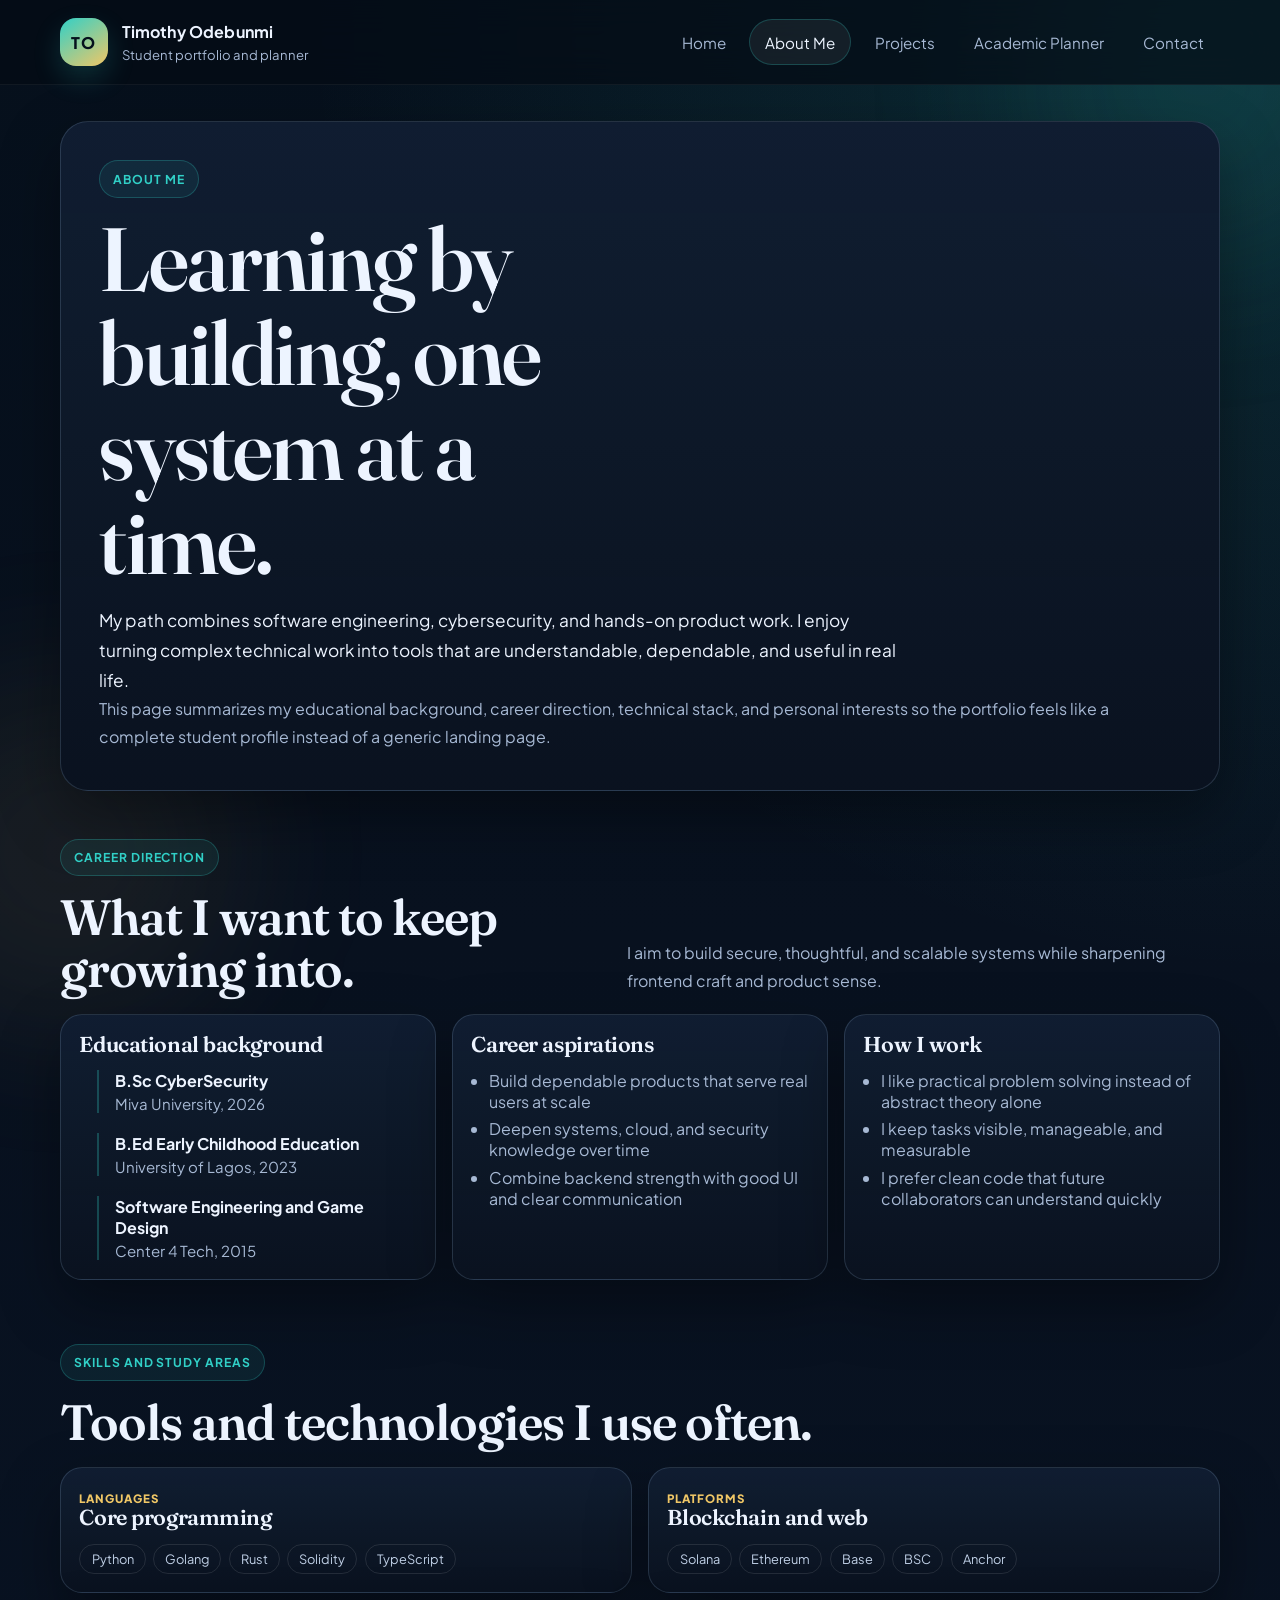
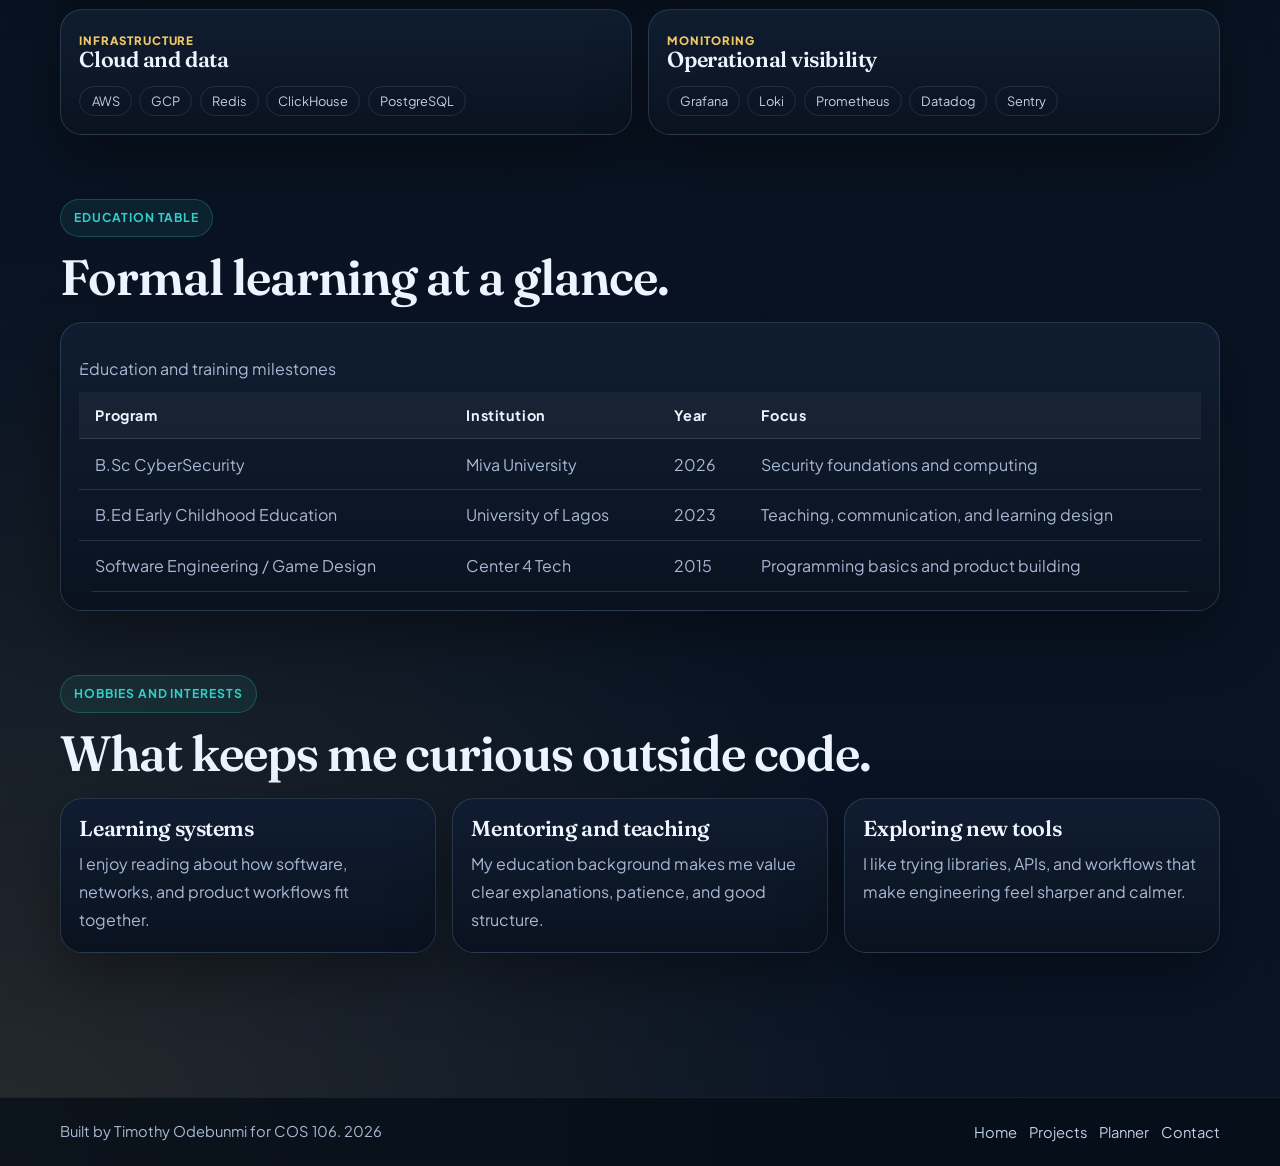
==== about.html @ 0af9e6b7 "Build Timothy portfolio site" ====
<!doctype html>
<html lang="en">
  <head>
    <meta charset="utf-8">
    <meta name="viewport" content="width=device-width, initial-scale=1">
    <meta name="theme-color" content="#07111f">
    <meta
      name="description"
      content="About Timothy Odebunmi: education, career goals, technical skills, hobbies, and interests."
    >
    <title>Timothy Odebunmi | About Me</title>
    <link rel="preconnect" href="https://fonts.googleapis.com">
    <link rel="preconnect" href="https://fonts.gstatic.com" crossorigin>
    <link
      href="https://fonts.googleapis.com/css2?family=Fraunces:opsz,wght@9..144,600;9..144,700&family=Plus+Jakarta+Sans:wght@400;500;600;700;800&display=swap"
      rel="stylesheet"
    >
    <link rel="stylesheet" href="assets/css/styles.css">
    <script src="assets/js/main.js" defer></script>
  </head>
  <body data-page="about">
    <header class="site-header">
      <div class="container nav-shell">
        <a class="brand" href="index.html">
          <span class="brand-mark">TO</span>
          <span>
            <strong>Timothy Odebunmi</strong>
            <small>Student portfolio and planner</small>
          </span>
        </a>
        <button class="nav-toggle" type="button" data-nav-toggle aria-expanded="false" aria-controls="primary-navigation">
          <span>Menu</span>
        </button>
        <nav class="site-nav" id="primary-navigation" data-nav-panel aria-label="Primary">
          <a href="index.html">Home</a>
          <a href="about.html">About Me</a>
          <a href="projects.html">Projects</a>
          <a href="planner.html">Academic Planner</a>
          <a href="contact.html">Contact</a>
        </nav>
      </div>
    </header>

    <main>
      <section class="page-hero container">
        <div class="hero-copy reveal">
          <p class="eyebrow">About me</p>
          <h1>Learning by building, one system at a time.</h1>
          <p class="lead">
            My path combines software engineering, cybersecurity, and hands-on product work. I enjoy turning complex
            technical work into tools that are understandable, dependable, and useful in real life.
          </p>
          <p>
            This page summarizes my educational background, career direction, technical stack, and personal interests
            so the portfolio feels like a complete student profile instead of a generic landing page.
          </p>
        </div>
      </section>

      <section class="section container reveal">
        <div class="section-heading">
          <div>
            <p class="eyebrow">Career direction</p>
            <h2>What I want to keep growing into.</h2>
          </div>
          <p>
            I aim to build secure, thoughtful, and scalable systems while sharpening frontend craft and product sense.
          </p>
        </div>
        <div class="info-grid">
          <article class="panel">
            <h3>Educational background</h3>
            <ul class="timeline">
              <li>
                <strong>B.Sc CyberSecurity</strong>
                <span>Miva University, 2026</span>
              </li>
              <li>
                <strong>B.Ed Early Childhood Education</strong>
                <span>University of Lagos, 2023</span>
              </li>
              <li>
                <strong>Software Engineering and Game Design</strong>
                <span>Center 4 Tech, 2015</span>
              </li>
            </ul>
          </article>
          <article class="panel">
            <h3>Career aspirations</h3>
            <ul>
              <li>Build dependable products that serve real users at scale</li>
              <li>Deepen systems, cloud, and security knowledge over time</li>
              <li>Combine backend strength with good UI and clear communication</li>
            </ul>
          </article>
          <article class="panel">
            <h3>How I work</h3>
            <ul>
              <li>I like practical problem solving instead of abstract theory alone</li>
              <li>I keep tasks visible, manageable, and measurable</li>
              <li>I prefer clean code that future collaborators can understand quickly</li>
            </ul>
          </article>
        </div>
      </section>

      <section class="section container reveal">
        <div class="section-heading">
          <div>
            <p class="eyebrow">Skills and study areas</p>
            <h2>Tools and technologies I use often.</h2>
          </div>
        </div>
        <div class="skill-grid">
          <article class="mini-card">
            <span class="card-kicker">Languages</span>
            <h3>Core programming</h3>
            <div class="stack" style="margin-top: 0.9rem;">
              <span>Python</span>
              <span>Golang</span>
              <span>Rust</span>
              <span>Solidity</span>
              <span>TypeScript</span>
            </div>
          </article>
          <article class="mini-card">
            <span class="card-kicker">Platforms</span>
            <h3>Blockchain and web</h3>
            <div class="stack" style="margin-top: 0.9rem;">
              <span>Solana</span>
              <span>Ethereum</span>
              <span>Base</span>
              <span>BSC</span>
              <span>Anchor</span>
            </div>
          </article>
          <article class="mini-card">
            <span class="card-kicker">Infrastructure</span>
            <h3>Cloud and data</h3>
            <div class="stack" style="margin-top: 0.9rem;">
              <span>AWS</span>
              <span>GCP</span>
              <span>Redis</span>
              <span>ClickHouse</span>
              <span>PostgreSQL</span>
            </div>
          </article>
          <article class="mini-card">
            <span class="card-kicker">Monitoring</span>
            <h3>Operational visibility</h3>
            <div class="stack" style="margin-top: 0.9rem;">
              <span>Grafana</span>
              <span>Loki</span>
              <span>Prometheus</span>
              <span>Datadog</span>
              <span>Sentry</span>
            </div>
          </article>
        </div>
      </section>

      <section class="section container reveal">
        <div class="section-heading">
          <div>
            <p class="eyebrow">Education table</p>
            <h2>Formal learning at a glance.</h2>
          </div>
        </div>
        <article class="panel">
          <table>
            <caption>Education and training milestones</caption>
            <thead>
              <tr>
                <th scope="col">Program</th>
                <th scope="col">Institution</th>
                <th scope="col">Year</th>
                <th scope="col">Focus</th>
              </tr>
            </thead>
            <tbody>
              <tr>
                <td>B.Sc CyberSecurity</td>
                <td>Miva University</td>
                <td>2026</td>
                <td>Security foundations and computing</td>
              </tr>
              <tr>
                <td>B.Ed Early Childhood Education</td>
                <td>University of Lagos</td>
                <td>2023</td>
                <td>Teaching, communication, and learning design</td>
              </tr>
              <tr>
                <td>Software Engineering / Game Design</td>
                <td>Center 4 Tech</td>
                <td>2015</td>
                <td>Programming basics and product building</td>
              </tr>
            </tbody>
          </table>
        </article>
      </section>

      <section class="section container reveal">
        <div class="section-heading">
          <div>
            <p class="eyebrow">Hobbies and interests</p>
            <h2>What keeps me curious outside code.</h2>
          </div>
        </div>
        <div class="interest-grid">
          <article class="mini-card">
            <h3>Learning systems</h3>
            <p>I enjoy reading about how software, networks, and product workflows fit together.</p>
          </article>
          <article class="mini-card">
            <h3>Mentoring and teaching</h3>
            <p>My education background makes me value clear explanations, patience, and good structure.</p>
          </article>
          <article class="mini-card">
            <h3>Exploring new tools</h3>
            <p>I like trying libraries, APIs, and workflows that make engineering feel sharper and calmer.</p>
          </article>
        </div>
      </section>
    </main>

    <footer class="site-footer">
      <div class="container footer-shell">
        <p>Built by Timothy Odebunmi for COS 106. <span data-current-year></span></p>
        <div class="footer-links">
          <a href="index.html">Home</a>
          <a href="projects.html">Projects</a>
          <a href="planner.html">Planner</a>
          <a href="contact.html">Contact</a>
        </div>
      </div>
    </footer>
  </body>
</html>
---- assets/css/styles.css ----
:root {
  color-scheme: dark;
  --bg: #07111f;
  --bg-2: #0b1b2d;
  --surface: rgba(10, 22, 39, 0.84);
  --surface-strong: #0d1b2e;
  --surface-soft: rgba(14, 30, 51, 0.62);
  --line: rgba(161, 191, 224, 0.18);
  --line-strong: rgba(161, 191, 224, 0.32);
  --text: #edf4ff;
  --muted: #a7b9d4;
  --muted-strong: #c0d0e6;
  --accent: #31d0c7;
  --accent-2: #f0c766;
  --accent-3: #8cc4ff;
  --danger: #ff8b8b;
  --shadow: 0 24px 60px rgba(0, 0, 0, 0.35);
  --radius-xl: 28px;
  --radius-lg: 22px;
  --radius-md: 16px;
  --radius-sm: 12px;
  --container: 1160px;
  --font-body: "Plus Jakarta Sans", "Trebuchet MS", sans-serif;
  --font-display: "Fraunces", Georgia, serif;
}

*,
*::before,
*::after {
  box-sizing: border-box;
}

html {
  scroll-behavior: smooth;
}

body {
  margin: 0;
  min-height: 100vh;
  color: var(--text);
  font-family: var(--font-body);
  background:
    radial-gradient(circle at top right, rgba(49, 208, 199, 0.16), transparent 32%),
    radial-gradient(circle at bottom left, rgba(240, 199, 102, 0.12), transparent 30%),
    linear-gradient(180deg, #06101c 0%, #08111f 34%, #091425 100%);
  overflow-x: hidden;
}

body::before,
body::after {
  content: "";
  position: fixed;
  z-index: -2;
  pointer-events: none;
  border-radius: 999px;
  filter: blur(90px);
  opacity: 0.65;
  animation: drift 18s ease-in-out infinite alternate;
}

body::before {
  width: 24rem;
  height: 24rem;
  top: -7rem;
  right: -7rem;
  background: rgba(49, 208, 199, 0.16);
}

body::after {
  width: 22rem;
  height: 22rem;
  bottom: -8rem;
  left: -7rem;
  background: rgba(240, 199, 102, 0.12);
  animation-delay: -8s;
}

img,
svg,
video {
  display: block;
  max-width: 100%;
}

a {
  color: inherit;
  text-decoration: none;
}

button,
input,
select,
textarea {
  font: inherit;
}

button {
  cursor: pointer;
}

::selection {
  background: rgba(49, 208, 199, 0.28);
  color: var(--text);
}

.container {
  width: min(100% - 2rem, var(--container));
  margin-inline: auto;
}

.site-header {
  position: sticky;
  top: 0;
  z-index: 50;
  backdrop-filter: blur(18px);
  background: rgba(5, 12, 22, 0.72);
  border-bottom: 1px solid rgba(255, 255, 255, 0.05);
}

.nav-shell {
  display: flex;
  align-items: center;
  justify-content: space-between;
  gap: 1rem;
  min-height: 5.25rem;
  position: relative;
}

.brand {
  display: inline-flex;
  align-items: center;
  gap: 0.85rem;
  min-width: 0;
}

.brand-mark {
  display: grid;
  place-items: center;
  width: 3rem;
  aspect-ratio: 1;
  border-radius: 1rem;
  color: #05111d;
  font-weight: 800;
  letter-spacing: 0.08em;
  background:
    linear-gradient(145deg, rgba(49, 208, 199, 1), rgba(240, 199, 102, 1));
  box-shadow: 0 12px 28px rgba(49, 208, 199, 0.18);
}

.brand strong {
  display: block;
  font-size: 1rem;
  letter-spacing: 0.01em;
}

.brand small {
  display: block;
  color: var(--muted);
  font-size: 0.82rem;
  margin-top: 0.2rem;
}

.site-nav {
  display: flex;
  align-items: center;
  gap: 0.45rem;
}

.site-nav a {
  position: relative;
  padding: 0.85rem 1rem;
  border-radius: 999px;
  color: var(--muted);
  font-size: 0.95rem;
  transition: color 180ms ease, background 180ms ease, transform 180ms ease;
}

.site-nav a:hover,
.site-nav a:focus-visible,
.site-nav a[aria-current="page"] {
  color: var(--text);
  background: rgba(255, 255, 255, 0.06);
}

.site-nav a[aria-current="page"] {
  box-shadow: inset 0 0 0 1px rgba(49, 208, 199, 0.24);
}

.nav-toggle {
  display: none;
  align-items: center;
  gap: 0.5rem;
  padding: 0.85rem 1rem;
  border: 1px solid var(--line);
  border-radius: 999px;
  color: var(--text);
  background: rgba(255, 255, 255, 0.04);
}

.nav-toggle span {
  display: inline-flex;
  align-items: center;
  gap: 0.35rem;
}

.nav-toggle span::before,
.nav-toggle span::after {
  content: "";
  display: inline-block;
  width: 0.75rem;
  height: 0.08rem;
  background: currentColor;
  border-radius: 999px;
  box-shadow: 0 0.24rem 0 currentColor, 0 -0.24rem 0 currentColor;
}

main {
  padding-bottom: 4rem;
}

.section {
  padding: 2rem 0;
}

.page-hero {
  padding: 2.25rem 0 1rem;
}

.hero,
.page-hero-grid,
.planner-layout,
.contact-layout {
  display: grid;
  gap: 1.5rem;
}

.hero {
  grid-template-columns: minmax(0, 1.15fr) minmax(320px, 0.85fr);
  align-items: stretch;
  padding-top: 1.6rem;
}

.hero-copy,
.hero-panel,
.panel,
.project-card,
.task-card,
.contact-card,
.mini-card,
.metric-card,
.summary-card,
.audio-card {
  border: 1px solid var(--line);
  background:
    linear-gradient(180deg, rgba(16, 30, 50, 0.92), rgba(10, 18, 31, 0.88)),
    var(--surface);
  box-shadow: var(--shadow);
}

.hero-copy,
.hero-panel,
.panel {
  border-radius: var(--radius-xl);
}

.hero-copy {
  padding: clamp(1.5rem, 3vw, 2.5rem);
}

.hero-panel {
  padding: 1rem;
  display: grid;
  gap: 1rem;
}

.eyebrow {
  display: inline-flex;
  align-items: center;
  gap: 0.5rem;
  width: fit-content;
  margin: 0 0 0.9rem;
  padding: 0.45rem 0.8rem;
  border: 1px solid rgba(49, 208, 199, 0.25);
  border-radius: 999px;
  color: var(--accent);
  font-size: 0.76rem;
  font-weight: 700;
  text-transform: uppercase;
  letter-spacing: 0.16em;
  background: rgba(49, 208, 199, 0.08);
}

h1,
h2,
h3,
h4 {
  margin: 0;
  font-family: var(--font-display);
  font-weight: 600;
  line-height: 1.05;
  letter-spacing: -0.02em;
}

h1 {
  font-size: clamp(2.8rem, 7vw, 5.7rem);
  max-width: 10ch;
}

h2 {
  font-size: clamp(2rem, 4vw, 3.1rem);
}

h3 {
  font-size: 1.35rem;
}

p {
  margin: 0;
  color: var(--muted);
  line-height: 1.75;
}

.lead {
  margin-top: 1rem;
  font-size: 1.08rem;
  color: var(--text);
  max-width: 62ch;
}

.button-row,
.project-links,
.task-actions,
.contact-links,
.mini-facts {
  display: flex;
  flex-wrap: wrap;
  gap: 0.75rem;
}

.button {
  display: inline-flex;
  align-items: center;
  justify-content: center;
  gap: 0.45rem;
  min-height: 2.9rem;
  padding: 0.8rem 1.15rem;
  border-radius: 999px;
  border: 1px solid transparent;
  font-weight: 700;
  transition: transform 180ms ease, border-color 180ms ease, background 180ms ease;
}

.button:hover,
.button:focus-visible {
  transform: translateY(-1px);
}

.button-primary {
  color: #06111d;
  background: linear-gradient(135deg, var(--accent), #8ef0e8);
}

.button-secondary {
  color: var(--text);
  border-color: var(--line-strong);
  background: rgba(255, 255, 255, 0.04);
}

.button-ghost {
  color: var(--text);
  border-color: rgba(255, 255, 255, 0.12);
  background: transparent;
}

.stat-strip {
  display: grid;
  grid-template-columns: repeat(3, minmax(0, 1fr));
  gap: 1rem;
  margin-top: 1.5rem;
}

.stat-strip > div {
  padding: 1rem 1.05rem;
  border-radius: 1.3rem;
  border: 1px solid var(--line);
  background: rgba(255, 255, 255, 0.03);
}

.stat-strip dt {
  color: var(--muted);
  font-size: 0.82rem;
  text-transform: uppercase;
  letter-spacing: 0.12em;
}

.stat-strip dd {
  margin: 0.45rem 0 0;
  color: var(--text);
  font-size: 1.15rem;
  font-weight: 700;
}

.hero-avatar {
  display: grid;
  gap: 1rem;
  padding: 0.5rem;
}

.avatar-frame {
  overflow: hidden;
  border-radius: calc(var(--radius-xl) - 6px);
  border: 1px solid var(--line);
  background: linear-gradient(180deg, rgba(22, 40, 67, 0.88), rgba(12, 20, 34, 0.88));
}

.avatar-frame img {
  width: 100%;
  height: 100%;
  object-fit: cover;
}

.hero-meta,
.panel,
.metric-card,
.summary-card,
.contact-card,
.mini-card,
.audio-card {
  padding: 1.15rem;
  border-radius: var(--radius-lg);
}

.hero-meta {
  display: grid;
  gap: 0.9rem;
}

.mini-facts {
  list-style: none;
  padding: 0;
  margin: 0;
}

.mini-facts li {
  flex: 1 1 190px;
  padding: 0.95rem 1rem;
  border-radius: var(--radius-md);
  border: 1px solid var(--line);
  background: rgba(255, 255, 255, 0.03);
}

.mini-facts strong,
.card-kicker,
.eyebrow,
.chip,
.meta-label {
  letter-spacing: 0.08em;
  text-transform: uppercase;
}

.mini-facts strong {
  display: block;
  color: var(--text);
  font-size: 0.8rem;
}

.mini-facts span {
  display: block;
  margin-top: 0.35rem;
  color: var(--muted);
  font-size: 0.92rem;
  line-height: 1.55;
}

.card-kicker,
.meta-label {
  color: var(--accent-2);
  font-size: 0.72rem;
  font-weight: 800;
}

.audio-card {
  display: grid;
  gap: 0.8rem;
}

.audio-card audio {
  width: 100%;
}

.section-heading {
  display: flex;
  justify-content: space-between;
  align-items: end;
  gap: 1rem;
  margin-bottom: 1.2rem;
}

.section-heading p {
  max-width: 62ch;
}

.info-grid,
.skill-grid,
.interest-grid,
.summary-grid,
.contact-layout {
  display: grid;
  gap: 1rem;
}

.info-grid {
  grid-template-columns: repeat(3, minmax(0, 1fr));
}

.skill-grid {
  grid-template-columns: repeat(2, minmax(0, 1fr));
}

.interest-grid {
  grid-template-columns: repeat(3, minmax(0, 1fr));
}

.summary-grid {
  grid-template-columns: repeat(3, minmax(0, 1fr));
}

.panel h3,
.mini-card h3,
.metric-card h3,
.contact-card h3 {
  margin-bottom: 0.6rem;
}

.panel ul,
.mini-card ul,
.project-content ul,
.contact-card ul {
  margin: 0.85rem 0 0;
  padding-left: 1.1rem;
  color: var(--muted);
}

.panel li + li,
.mini-card li + li,
.project-content li + li,
.contact-card li + li {
  margin-top: 0.4rem;
}

.timeline {
  list-style: none;
  padding: 0;
  margin: 1rem 0 0;
  display: grid;
  gap: 0.85rem;
}

.timeline li {
  display: grid;
  gap: 0.2rem;
  padding-left: 1rem;
  border-left: 2px solid rgba(49, 208, 199, 0.28);
}

.timeline strong {
  color: var(--text);
}

.timeline span {
  color: var(--muted);
  font-size: 0.94rem;
}

table {
  width: 100%;
  border-collapse: collapse;
  margin-top: 1rem;
  overflow: hidden;
  border-radius: var(--radius-md);
}

caption {
  text-align: left;
  margin-bottom: 0.8rem;
  color: var(--muted);
}

th,
td {
  padding: 0.9rem 1rem;
  border-bottom: 1px solid var(--line);
  text-align: left;
  vertical-align: top;
}

th {
  color: var(--text);
  background: rgba(255, 255, 255, 0.04);
  font-size: 0.9rem;
  letter-spacing: 0.04em;
}

td {
  color: var(--muted);
}

.chip,
.tag {
  display: inline-flex;
  align-items: center;
  justify-content: center;
  width: fit-content;
  padding: 0.35rem 0.72rem;
  border-radius: 999px;
  border: 1px solid rgba(49, 208, 199, 0.2);
  color: var(--accent);
  background: rgba(49, 208, 199, 0.08);
  font-size: 0.72rem;
  font-weight: 800;
}

.project-grid {
  display: grid;
  grid-template-columns: repeat(3, minmax(0, 1fr));
  gap: 1rem;
}

.project-card {
  overflow: hidden;
  display: grid;
  gap: 1rem;
}

.project-media {
  margin: 0;
  border-radius: calc(var(--radius-lg) - 6px);
  overflow: hidden;
  border: 1px solid var(--line);
  background: rgba(255, 255, 255, 0.03);
}

.project-media img {
  width: 100%;
  height: 220px;
  object-fit: cover;
}

.project-content,
.project-body {
  display: grid;
  gap: 0.9rem;
}

.project-title-row {
  display: flex;
  flex-wrap: wrap;
  align-items: start;
  justify-content: space-between;
  gap: 0.75rem;
}

.project-links a,
.task-actions button,
.contact-links a {
  padding: 0.7rem 1rem;
  border-radius: 999px;
  border: 1px solid var(--line);
  color: var(--text);
  background: rgba(255, 255, 255, 0.03);
  transition: transform 180ms ease, background 180ms ease, border-color 180ms ease;
}

.project-links a:hover,
.project-links a:focus-visible,
.task-actions button:hover,
.task-actions button:focus-visible,
.contact-links a:hover,
.contact-links a:focus-visible {
  transform: translateY(-1px);
  border-color: rgba(49, 208, 199, 0.34);
  background: rgba(49, 208, 199, 0.08);
}

.task-actions button[data-action="toggle"].is-complete {
  border-color: rgba(49, 208, 199, 0.34);
  background: rgba(49, 208, 199, 0.12);
}

.planner-layout {
  grid-template-columns: minmax(0, 1.15fr) minmax(300px, 0.85fr);
  align-items: start;
}

.planner-stack {
  display: grid;
  gap: 1rem;
}

.task-form {
  display: grid;
  gap: 1rem;
}

.task-fields,
.form-grid {
  display: grid;
  grid-template-columns: repeat(2, minmax(0, 1fr));
  gap: 0.9rem;
}

.field,
label {
  display: grid;
  gap: 0.45rem;
}

.field label,
label > span {
  color: var(--text);
  font-size: 0.92rem;
  font-weight: 700;
}

.field input,
.field select,
.field textarea,
.contact-form input,
.contact-form textarea,
.contact-form select,
.task-form input,
.task-form textarea,
.task-form select {
  width: 100%;
  padding: 0.95rem 1rem;
  border: 1px solid var(--line);
  border-radius: 1rem;
  color: var(--text);
  background: rgba(255, 255, 255, 0.03);
  transition: border-color 180ms ease, box-shadow 180ms ease, background 180ms ease;
}

.field textarea,
.contact-form textarea,
.task-form textarea {
  resize: vertical;
  min-height: 8rem;
}

.field input::placeholder,
.field textarea::placeholder,
.contact-form input::placeholder,
.contact-form textarea::placeholder,
.task-form input::placeholder,
.task-form textarea::placeholder {
  color: rgba(167, 185, 212, 0.62);
}

.field input:focus,
.field select:focus,
.field textarea:focus,
.contact-form input:focus,
.contact-form textarea:focus,
.contact-form select:focus,
.task-form input:focus,
.task-form textarea:focus,
.task-form select:focus {
  outline: none;
  border-color: rgba(49, 208, 199, 0.5);
  box-shadow: 0 0 0 4px rgba(49, 208, 199, 0.12);
  background: rgba(255, 255, 255, 0.05);
}

.field-error {
  min-height: 1rem;
  color: var(--danger);
  font-size: 0.86rem;
}

.form-success {
  padding: 0.95rem 1rem;
  border-radius: 1rem;
  border: 1px solid rgba(49, 208, 199, 0.3);
  color: #dffcf8;
  background: rgba(49, 208, 199, 0.12);
}

.task-list {
  list-style: none;
  padding: 0;
  margin: 0;
  display: grid;
  gap: 0.9rem;
}

.task-card {
  display: grid;
  gap: 0.95rem;
}

.task-card.is-complete {
  border-color: rgba(49, 208, 199, 0.22);
  background:
    linear-gradient(180deg, rgba(15, 37, 40, 0.9), rgba(10, 19, 24, 0.88)),
    rgba(49, 208, 199, 0.04);
}

.task-card.is-complete h3,
.task-card.is-complete p {
  text-decoration: line-through;
  color: var(--muted);
}

.task-head,
.task-foot {
  display: flex;
  align-items: start;
  justify-content: space-between;
  gap: 1rem;
}

.task-foot {
  align-items: center;
  flex-wrap: wrap;
}

.task-meta,
.task-note {
  color: var(--muted);
  font-size: 0.94rem;
}

.task-note {
  margin-top: 0.45rem;
}

.task-list .chip {
  background: rgba(49, 208, 199, 0.1);
}

.empty-state {
  padding: 1.3rem;
  border-radius: var(--radius-lg);
  border: 1px dashed var(--line-strong);
  color: var(--muted-strong);
  text-align: center;
  background: rgba(255, 255, 255, 0.02);
}

.contact-layout {
  grid-template-columns: minmax(0, 1fr) minmax(320px, 0.8fr);
}

.contact-form {
  display: grid;
  gap: 1rem;
}

.contact-links {
  margin-top: 1rem;
}

.contact-card ul {
  list-style: none;
  padding-left: 0;
}

.contact-card li {
  display: flex;
  align-items: start;
  justify-content: space-between;
  gap: 1rem;
  padding: 0.9rem 0;
  border-bottom: 1px solid var(--line);
}

.contact-card li:last-child {
  border-bottom: 0;
  padding-bottom: 0;
}

.contact-card strong {
  color: var(--text);
}

.contact-card span {
  color: var(--muted);
  text-align: right;
}

.site-footer {
  margin-top: 3rem;
  border-top: 1px solid rgba(255, 255, 255, 0.07);
  background: rgba(5, 12, 22, 0.75);
}

.footer-shell {
  display: flex;
  align-items: center;
  justify-content: space-between;
  gap: 1rem;
  padding: 1.3rem 0;
  color: var(--muted);
  font-size: 0.92rem;
}

.footer-links {
  display: flex;
  flex-wrap: wrap;
  gap: 0.75rem;
}

.footer-links a {
  color: var(--muted-strong);
}

.footer-links a:hover,
.footer-links a:focus-visible {
  color: var(--text);
}

.reveal {
  opacity: 1;
  transform: none;
}

.js .reveal {
  opacity: 0;
  transform: translateY(18px);
  transition: opacity 480ms ease, transform 480ms ease;
}

.js .reveal.is-visible {
  opacity: 1;
  transform: translateY(0);
}

.stack {
  display: flex;
  flex-wrap: wrap;
  gap: 0.45rem;
}

.stack span {
  padding: 0.35rem 0.7rem;
  border-radius: 999px;
  border: 1px solid rgba(255, 255, 255, 0.1);
  color: var(--muted-strong);
  font-size: 0.8rem;
}

.sr-only {
  position: absolute;
  width: 1px;
  height: 1px;
  padding: 0;
  margin: -1px;
  overflow: hidden;
  clip: rect(0, 0, 0, 0);
  white-space: nowrap;
  border: 0;
}

@keyframes drift {
  from {
    transform: translate3d(0, 0, 0) scale(1);
  }
  to {
    transform: translate3d(0, 24px, 0) scale(1.05);
  }
}

@media (max-width: 1080px) {
  .hero,
  .planner-layout,
  .contact-layout {
    grid-template-columns: 1fr;
  }

  .project-grid,
  .info-grid,
  .summary-grid,
  .interest-grid {
    grid-template-columns: repeat(2, minmax(0, 1fr));
  }
}

@media (max-width: 920px) {
  .nav-toggle {
    display: inline-flex;
  }

  .site-nav {
    position: absolute;
    top: calc(100% + 0.75rem);
    right: 1rem;
    left: 1rem;
    flex-direction: column;
    align-items: stretch;
    padding: 1rem;
    border-radius: var(--radius-lg);
    border: 1px solid var(--line);
    background: rgba(8, 17, 30, 0.96);
    box-shadow: var(--shadow);
    opacity: 0;
    transform: translateY(-10px);
    pointer-events: none;
    transition: opacity 180ms ease, transform 180ms ease;
  }

  .site-nav[data-open="true"] {
    opacity: 1;
    transform: translateY(0);
    pointer-events: auto;
  }

  .site-nav a {
    width: 100%;
    border-radius: 0.95rem;
  }

  .info-grid,
  .skill-grid,
  .project-grid,
  .summary-grid,
  .interest-grid,
  .stat-strip,
  .task-fields,
  .form-grid {
    grid-template-columns: 1fr;
  }

  .section-heading,
  .task-head,
  .task-foot,
  .contact-card li,
  .footer-shell {
    flex-direction: column;
    align-items: start;
  }
}

@media (max-width: 640px) {
  .container {
    width: min(100% - 1.2rem, var(--container));
  }

  .nav-shell {
    min-height: 4.75rem;
  }

  h1 {
    font-size: clamp(2.4rem, 16vw, 3.6rem);
  }

  h2 {
    font-size: 1.8rem;
  }

  .hero-copy,
  .hero-panel,
  .panel,
  .metric-card,
  .summary-card,
  .contact-card,
  .mini-card,
  .audio-card,
  .project-card,
  .task-card {
    border-radius: 1.2rem;
  }

  .hero-copy {
    padding: 1.2rem;
  }

  .stat-strip > div,
  .mini-facts li,
  .contact-card,
  .panel,
  .mini-card,
  .project-card,
  .task-card,
  .audio-card {
    padding: 0.95rem;
  }

  .project-media img {
    height: 190px;
  }

  .footer-shell {
    padding: 1rem 0;
  }
}
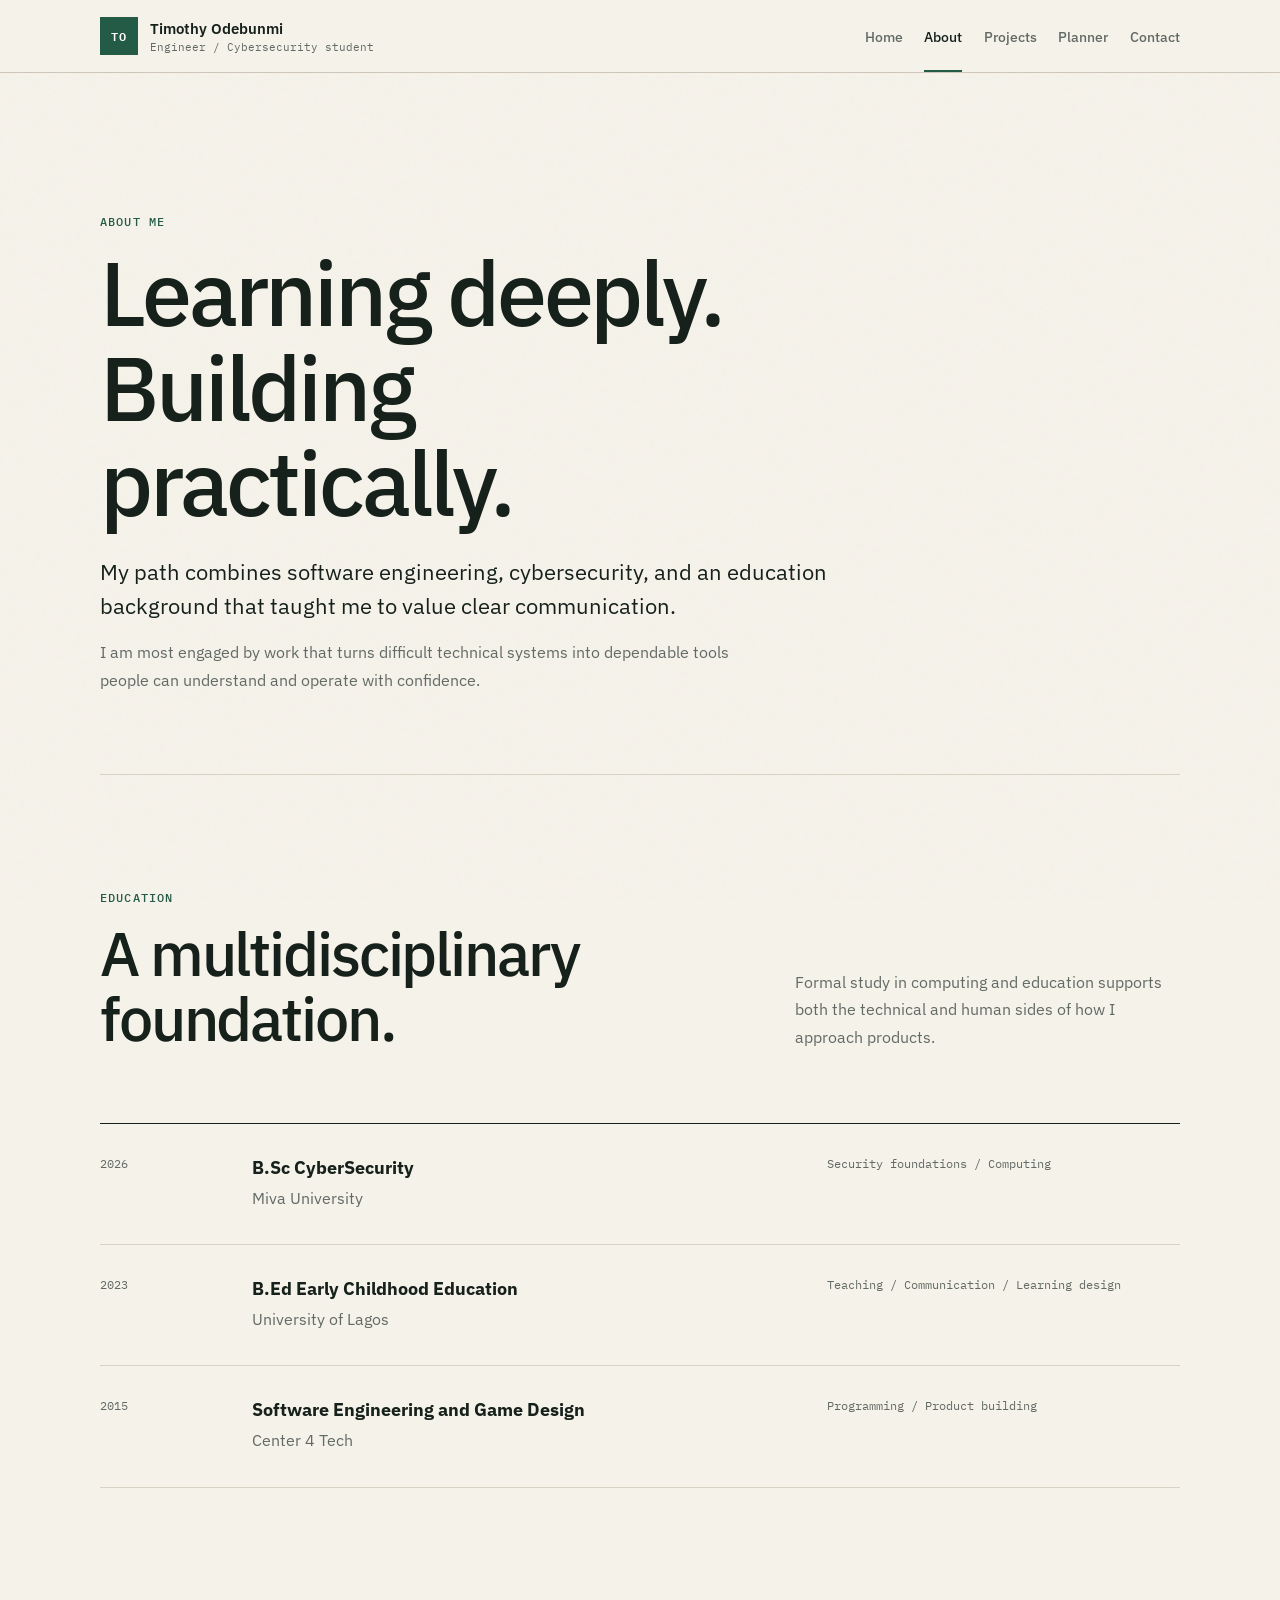
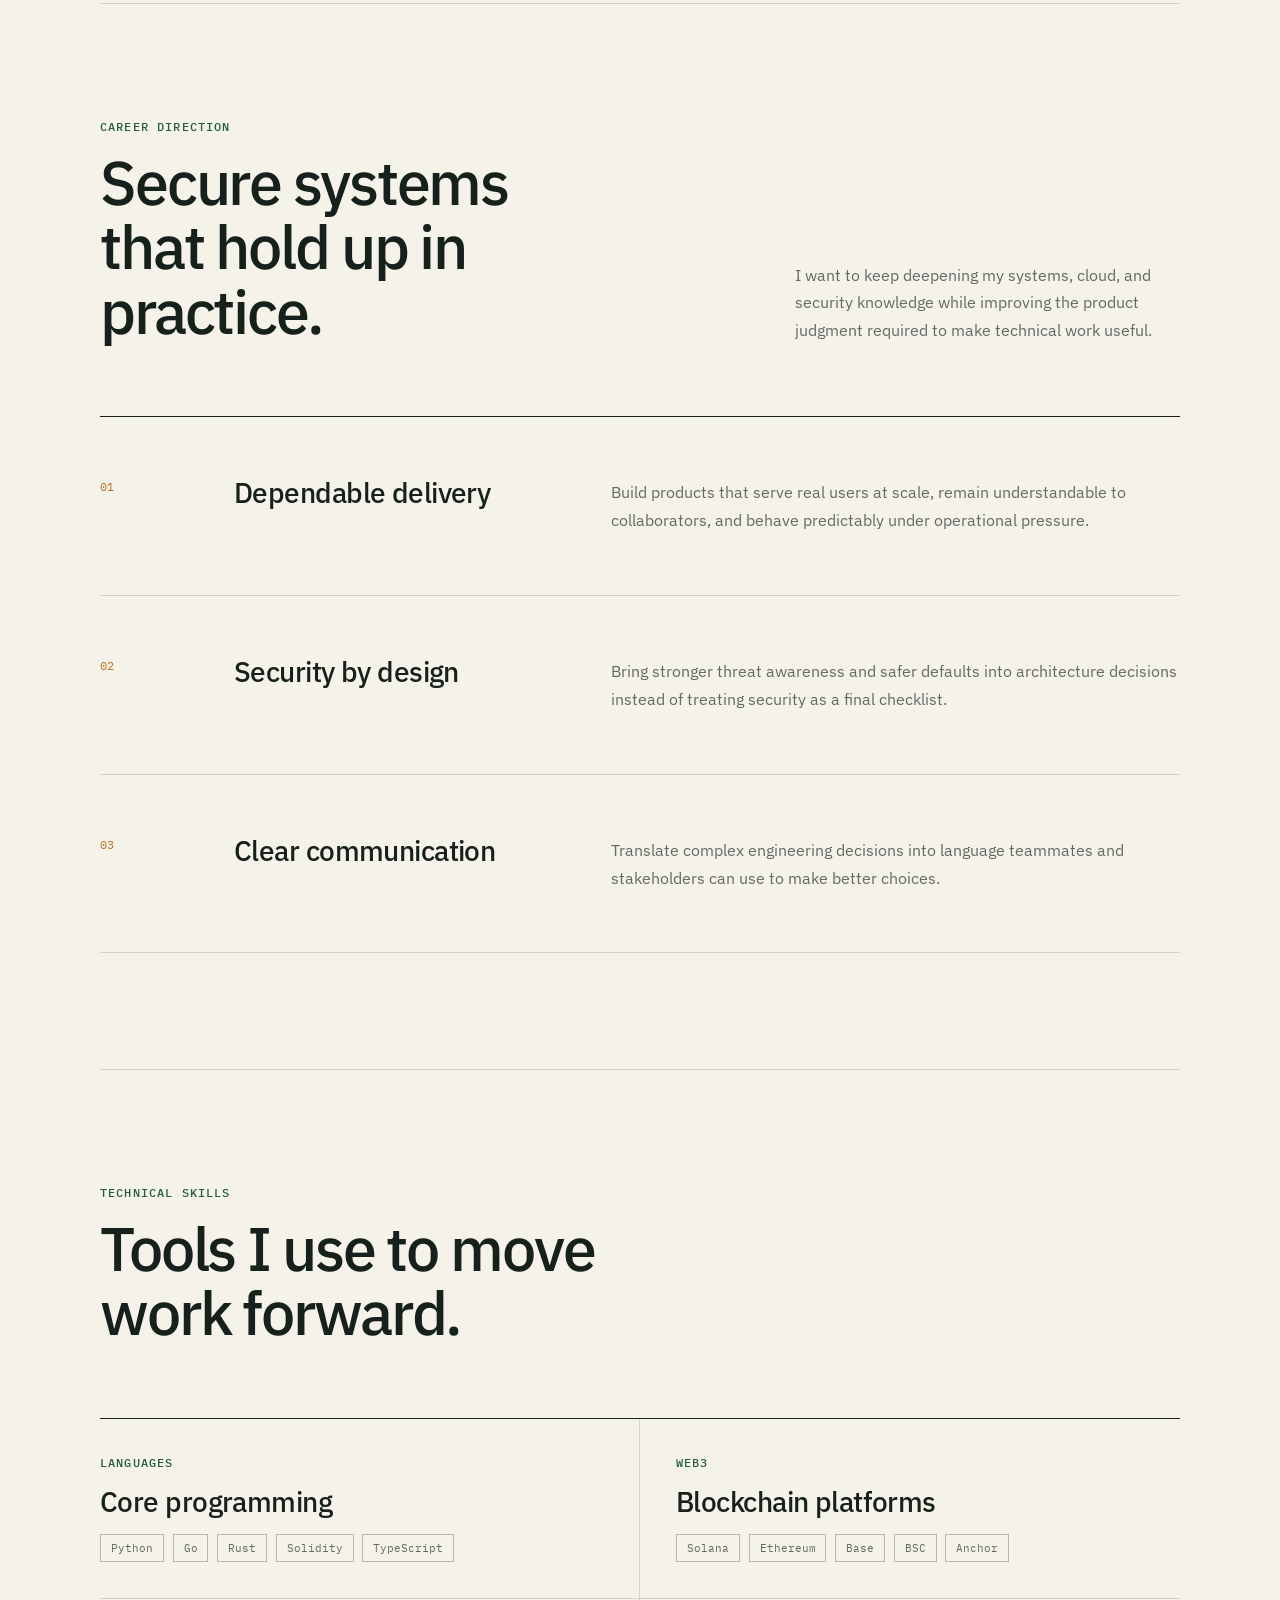
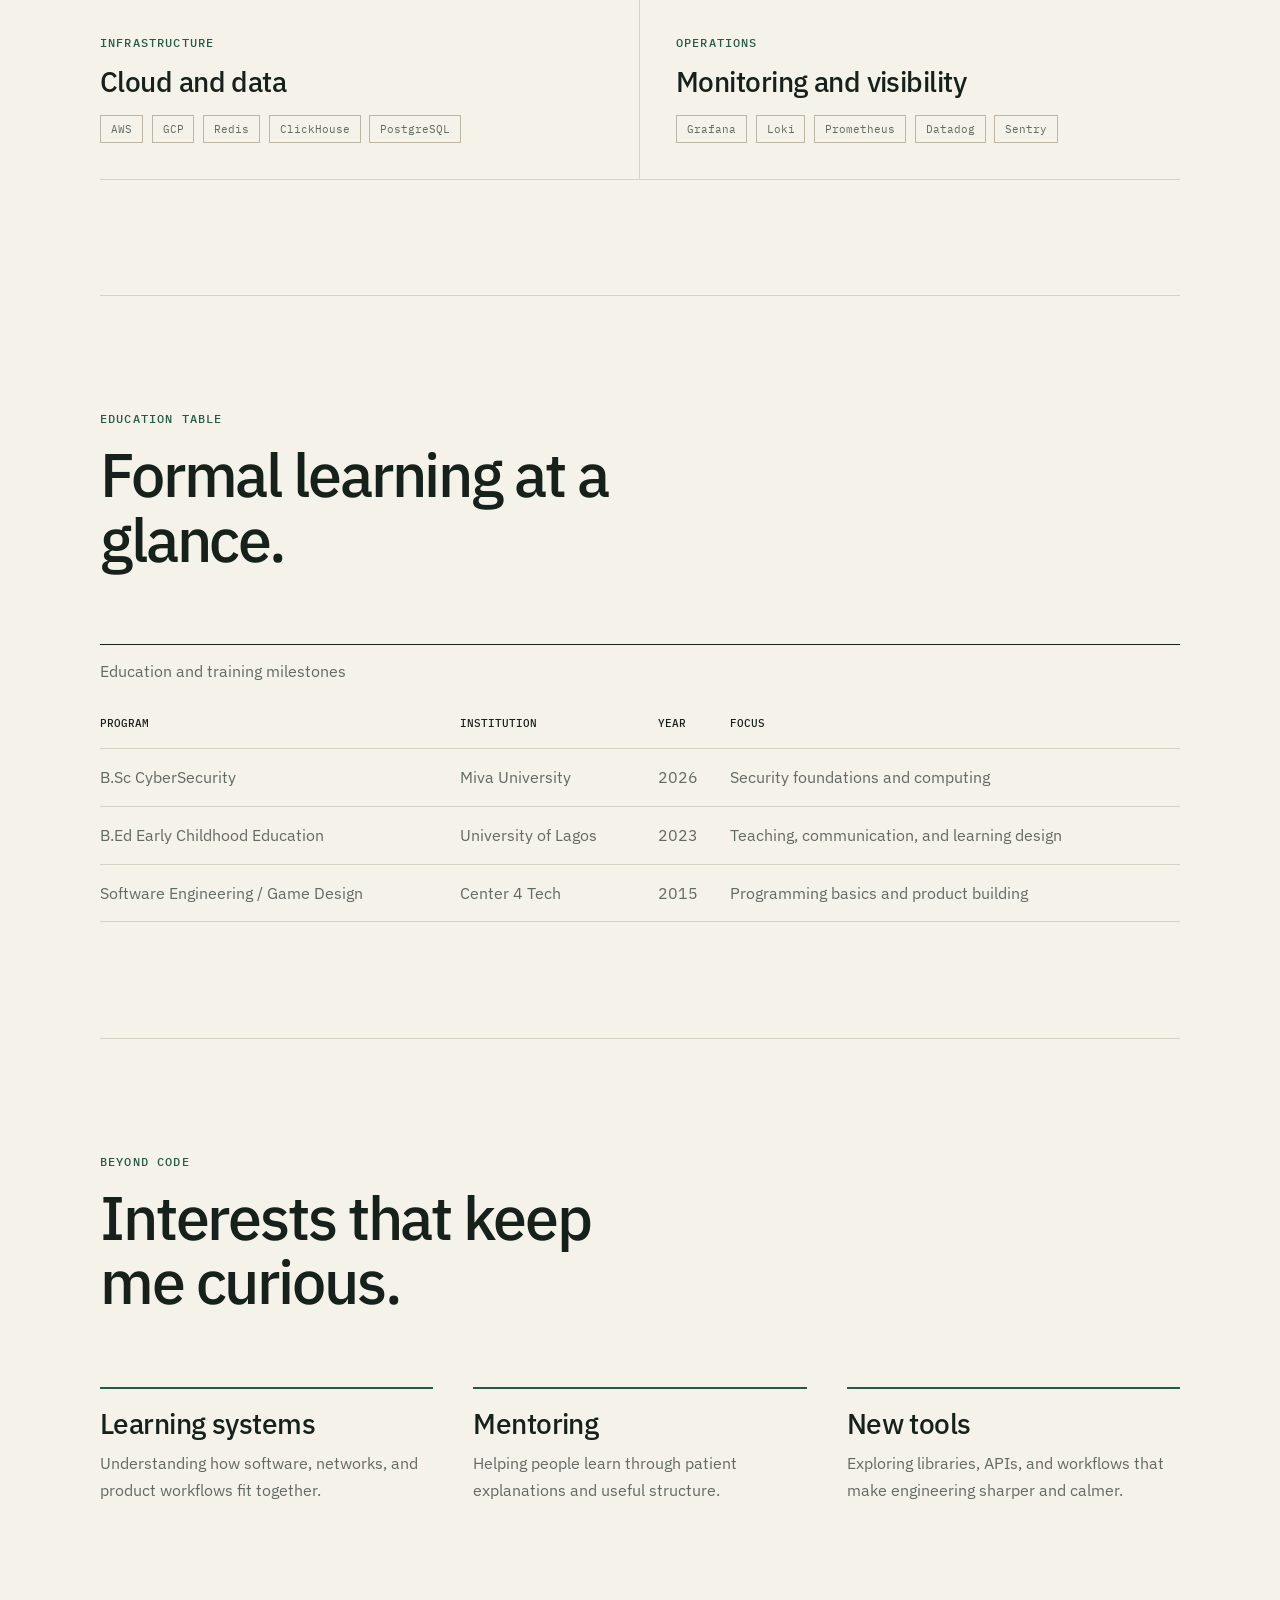
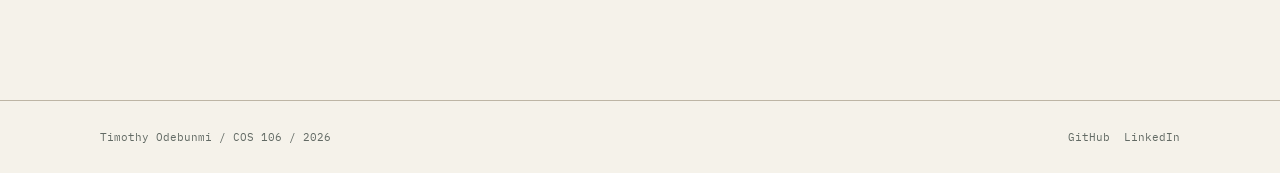
==== commit a758813f: "Redesign portfolio with editorial visual system" ====
--- a/about.html
+++ b/about.html
@@ -3,41 +3,22 @@
   <head>
     <meta charset="utf-8">
     <meta name="viewport" content="width=device-width, initial-scale=1">
-    <meta name="theme-color" content="#07111f">
-    <meta
-      name="description"
-      content="About Timothy Odebunmi: education, career goals, technical skills, hobbies, and interests."
-    >
-    <title>Timothy Odebunmi | About Me</title>
+    <meta name="theme-color" content="#f5f2ea">
+    <meta name="description" content="Education, career direction, skills, and interests of Timothy Odebunmi.">
+    <title>Timothy Odebunmi | About</title>
+    <link rel="icon" href="assets/images/favicon.svg" type="image/svg+xml">
     <link rel="preconnect" href="https://fonts.googleapis.com">
     <link rel="preconnect" href="https://fonts.gstatic.com" crossorigin>
-    <link
-      href="https://fonts.googleapis.com/css2?family=Fraunces:opsz,wght@9..144,600;9..144,700&family=Plus+Jakarta+Sans:wght@400;500;600;700;800&display=swap"
-      rel="stylesheet"
-    >
+    <link href="https://fonts.googleapis.com/css2?family=IBM+Plex+Mono:wght@400;500;600&family=IBM+Plex+Sans:wght@400;500;600&display=swap" rel="stylesheet">
     <link rel="stylesheet" href="assets/css/styles.css">
     <script src="assets/js/main.js" defer></script>
   </head>
   <body data-page="about">
     <header class="site-header">
       <div class="container nav-shell">
-        <a class="brand" href="index.html">
-          <span class="brand-mark">TO</span>
-          <span>
-            <strong>Timothy Odebunmi</strong>
-            <small>Student portfolio and planner</small>
-          </span>
-        </a>
-        <button class="nav-toggle" type="button" data-nav-toggle aria-expanded="false" aria-controls="primary-navigation">
-          <span>Menu</span>
-        </button>
-        <nav class="site-nav" id="primary-navigation" data-nav-panel aria-label="Primary">
-          <a href="index.html">Home</a>
-          <a href="about.html">About Me</a>
-          <a href="projects.html">Projects</a>
-          <a href="planner.html">Academic Planner</a>
-          <a href="contact.html">Contact</a>
-        </nav>
+        <a class="brand" href="index.html" aria-label="Timothy Odebunmi home"><span class="brand-mark">TO</span><span><strong>Timothy Odebunmi</strong><small>Engineer / Cybersecurity student</small></span></a>
+        <button class="nav-toggle" type="button" data-nav-toggle aria-expanded="false" aria-controls="primary-navigation">Menu</button>
+        <nav class="site-nav" id="primary-navigation" data-nav-panel aria-label="Primary navigation"><a href="index.html">Home</a><a href="about.html">About</a><a href="projects.html">Projects</a><a href="planner.html">Planner</a><a href="contact.html">Contact</a></nav>
       </div>
     </header>
 
@@ -45,197 +26,71 @@
       <section class="page-hero container">
         <div class="hero-copy reveal">
           <p class="eyebrow">About me</p>
-          <h1>Learning by building, one system at a time.</h1>
-          <p class="lead">
-            My path combines software engineering, cybersecurity, and hands-on product work. I enjoy turning complex
-            technical work into tools that are understandable, dependable, and useful in real life.
-          </p>
-          <p>
-            This page summarizes my educational background, career direction, technical stack, and personal interests
-            so the portfolio feels like a complete student profile instead of a generic landing page.
-          </p>
+          <h1>Learning deeply. Building practically.</h1>
+          <p class="lead">My path combines software engineering, cybersecurity, and an education background that taught me to value clear communication.</p>
+          <p>I am most engaged by work that turns difficult technical systems into dependable tools people can understand and operate with confidence.</p>
         </div>
       </section>
 
       <section class="section container reveal">
         <div class="section-heading">
-          <div>
-            <p class="eyebrow">Career direction</p>
-            <h2>What I want to keep growing into.</h2>
-          </div>
-          <p>
-            I aim to build secure, thoughtful, and scalable systems while sharpening frontend craft and product sense.
-          </p>
+          <div><p class="section-label">Education</p><h2>A multidisciplinary foundation.</h2></div>
+          <p>Formal study in computing and education supports both the technical and human sides of how I approach products.</p>
         </div>
-        <div class="info-grid">
-          <article class="panel">
-            <h3>Educational background</h3>
-            <ul class="timeline">
-              <li>
-                <strong>B.Sc CyberSecurity</strong>
-                <span>Miva University, 2026</span>
-              </li>
-              <li>
-                <strong>B.Ed Early Childhood Education</strong>
-                <span>University of Lagos, 2023</span>
-              </li>
-              <li>
-                <strong>Software Engineering and Game Design</strong>
-                <span>Center 4 Tech, 2015</span>
-              </li>
-            </ul>
-          </article>
-          <article class="panel">
-            <h3>Career aspirations</h3>
-            <ul>
-              <li>Build dependable products that serve real users at scale</li>
-              <li>Deepen systems, cloud, and security knowledge over time</li>
-              <li>Combine backend strength with good UI and clear communication</li>
-            </ul>
-          </article>
-          <article class="panel">
-            <h3>How I work</h3>
-            <ul>
-              <li>I like practical problem solving instead of abstract theory alone</li>
-              <li>I keep tasks visible, manageable, and measurable</li>
-              <li>I prefer clean code that future collaborators can understand quickly</li>
-            </ul>
-          </article>
+        <ol class="timeline">
+          <li><time datetime="2026">2026</time><div><strong>B.Sc CyberSecurity</strong><p>Miva University</p></div><span class="timeline-meta">Security foundations / Computing</span></li>
+          <li><time datetime="2023">2023</time><div><strong>B.Ed Early Childhood Education</strong><p>University of Lagos</p></div><span class="timeline-meta">Teaching / Communication / Learning design</span></li>
+          <li><time datetime="2015">2015</time><div><strong>Software Engineering and Game Design</strong><p>Center 4 Tech</p></div><span class="timeline-meta">Programming / Product building</span></li>
+        </ol>
+      </section>
+
+      <section class="section container reveal">
+        <div class="section-heading">
+          <div><p class="section-label">Career direction</p><h2>Secure systems that hold up in practice.</h2></div>
+          <p>I want to keep deepening my systems, cloud, and security knowledge while improving the product judgment required to make technical work useful.</p>
+        </div>
+        <div class="editorial-list">
+          <article class="editorial-row"><span class="row-number">01</span><h3>Dependable delivery</h3><p>Build products that serve real users at scale, remain understandable to collaborators, and behave predictably under operational pressure.</p></article>
+          <article class="editorial-row"><span class="row-number">02</span><h3>Security by design</h3><p>Bring stronger threat awareness and safer defaults into architecture decisions instead of treating security as a final checklist.</p></article>
+          <article class="editorial-row"><span class="row-number">03</span><h3>Clear communication</h3><p>Translate complex engineering decisions into language teammates and stakeholders can use to make better choices.</p></article>
         </div>
       </section>
 
       <section class="section container reveal">
-        <div class="section-heading">
-          <div>
-            <p class="eyebrow">Skills and study areas</p>
-            <h2>Tools and technologies I use often.</h2>
-          </div>
-        </div>
-        <div class="skill-grid">
-          <article class="mini-card">
-            <span class="card-kicker">Languages</span>
-            <h3>Core programming</h3>
-            <div class="stack" style="margin-top: 0.9rem;">
-              <span>Python</span>
-              <span>Golang</span>
-              <span>Rust</span>
-              <span>Solidity</span>
-              <span>TypeScript</span>
-            </div>
-          </article>
-          <article class="mini-card">
-            <span class="card-kicker">Platforms</span>
-            <h3>Blockchain and web</h3>
-            <div class="stack" style="margin-top: 0.9rem;">
-              <span>Solana</span>
-              <span>Ethereum</span>
-              <span>Base</span>
-              <span>BSC</span>
-              <span>Anchor</span>
-            </div>
-          </article>
-          <article class="mini-card">
-            <span class="card-kicker">Infrastructure</span>
-            <h3>Cloud and data</h3>
-            <div class="stack" style="margin-top: 0.9rem;">
-              <span>AWS</span>
-              <span>GCP</span>
-              <span>Redis</span>
-              <span>ClickHouse</span>
-              <span>PostgreSQL</span>
-            </div>
-          </article>
-          <article class="mini-card">
-            <span class="card-kicker">Monitoring</span>
-            <h3>Operational visibility</h3>
-            <div class="stack" style="margin-top: 0.9rem;">
-              <span>Grafana</span>
-              <span>Loki</span>
-              <span>Prometheus</span>
-              <span>Datadog</span>
-              <span>Sentry</span>
-            </div>
-          </article>
+        <div class="section-heading"><div><p class="section-label">Technical skills</p><h2>Tools I use to move work forward.</h2></div></div>
+        <div class="skill-groups">
+          <article class="skill-group"><p class="card-kicker">Languages</p><h3>Core programming</h3><div class="stack"><span>Python</span><span>Go</span><span>Rust</span><span>Solidity</span><span>TypeScript</span></div></article>
+          <article class="skill-group"><p class="card-kicker">Web3</p><h3>Blockchain platforms</h3><div class="stack"><span>Solana</span><span>Ethereum</span><span>Base</span><span>BSC</span><span>Anchor</span></div></article>
+          <article class="skill-group"><p class="card-kicker">Infrastructure</p><h3>Cloud and data</h3><div class="stack"><span>AWS</span><span>GCP</span><span>Redis</span><span>ClickHouse</span><span>PostgreSQL</span></div></article>
+          <article class="skill-group"><p class="card-kicker">Operations</p><h3>Monitoring and visibility</h3><div class="stack"><span>Grafana</span><span>Loki</span><span>Prometheus</span><span>Datadog</span><span>Sentry</span></div></article>
         </div>
       </section>
 
       <section class="section container reveal">
-        <div class="section-heading">
-          <div>
-            <p class="eyebrow">Education table</p>
-            <h2>Formal learning at a glance.</h2>
-          </div>
-        </div>
-        <article class="panel">
+        <div class="section-heading"><div><p class="section-label">Education table</p><h2>Formal learning at a glance.</h2></div></div>
+        <div class="table-wrap">
           <table>
             <caption>Education and training milestones</caption>
-            <thead>
-              <tr>
-                <th scope="col">Program</th>
-                <th scope="col">Institution</th>
-                <th scope="col">Year</th>
-                <th scope="col">Focus</th>
-              </tr>
-            </thead>
+            <thead><tr><th scope="col">Program</th><th scope="col">Institution</th><th scope="col">Year</th><th scope="col">Focus</th></tr></thead>
             <tbody>
-              <tr>
-                <td>B.Sc CyberSecurity</td>
-                <td>Miva University</td>
-                <td>2026</td>
-                <td>Security foundations and computing</td>
-              </tr>
-              <tr>
-                <td>B.Ed Early Childhood Education</td>
-                <td>University of Lagos</td>
-                <td>2023</td>
-                <td>Teaching, communication, and learning design</td>
-              </tr>
-              <tr>
-                <td>Software Engineering / Game Design</td>
-                <td>Center 4 Tech</td>
-                <td>2015</td>
-                <td>Programming basics and product building</td>
-              </tr>
+              <tr><td>B.Sc CyberSecurity</td><td>Miva University</td><td>2026</td><td>Security foundations and computing</td></tr>
+              <tr><td>B.Ed Early Childhood Education</td><td>University of Lagos</td><td>2023</td><td>Teaching, communication, and learning design</td></tr>
+              <tr><td>Software Engineering / Game Design</td><td>Center 4 Tech</td><td>2015</td><td>Programming basics and product building</td></tr>
             </tbody>
           </table>
-        </article>
+        </div>
       </section>
 
       <section class="section container reveal">
-        <div class="section-heading">
-          <div>
-            <p class="eyebrow">Hobbies and interests</p>
-            <h2>What keeps me curious outside code.</h2>
-          </div>
-        </div>
-        <div class="interest-grid">
-          <article class="mini-card">
-            <h3>Learning systems</h3>
-            <p>I enjoy reading about how software, networks, and product workflows fit together.</p>
-          </article>
-          <article class="mini-card">
-            <h3>Mentoring and teaching</h3>
-            <p>My education background makes me value clear explanations, patience, and good structure.</p>
-          </article>
-          <article class="mini-card">
-            <h3>Exploring new tools</h3>
-            <p>I like trying libraries, APIs, and workflows that make engineering feel sharper and calmer.</p>
-          </article>
+        <div class="section-heading"><div><p class="section-label">Beyond code</p><h2>Interests that keep me curious.</h2></div></div>
+        <div class="interest-list">
+          <article class="interest-item"><h3>Learning systems</h3><p>Understanding how software, networks, and product workflows fit together.</p></article>
+          <article class="interest-item"><h3>Mentoring</h3><p>Helping people learn through patient explanations and useful structure.</p></article>
+          <article class="interest-item"><h3>New tools</h3><p>Exploring libraries, APIs, and workflows that make engineering sharper and calmer.</p></article>
         </div>
       </section>
     </main>
 
-    <footer class="site-footer">
-      <div class="container footer-shell">
-        <p>Built by Timothy Odebunmi for COS 106. <span data-current-year></span></p>
-        <div class="footer-links">
-          <a href="index.html">Home</a>
-          <a href="projects.html">Projects</a>
-          <a href="planner.html">Planner</a>
-          <a href="contact.html">Contact</a>
-        </div>
-      </div>
-    </footer>
+    <footer class="site-footer"><div class="container footer-shell"><p>Timothy Odebunmi / COS 106 / <span data-current-year></span></p><div class="footer-links"><a href="https://github.com/Brymes" target="_blank" rel="noreferrer noopener">GitHub</a><a href="https://www.linkedin.com/in/brymes" target="_blank" rel="noreferrer noopener">LinkedIn</a></div></div></footer>
   </body>
 </html>
-
--- a/assets/css/styles.css
+++ b/assets/css/styles.css
@@ -1,27 +1,21 @@
 :root {
-  color-scheme: dark;
-  --bg: #07111f;
-  --bg-2: #0b1b2d;
-  --surface: rgba(10, 22, 39, 0.84);
-  --surface-strong: #0d1b2e;
-  --surface-soft: rgba(14, 30, 51, 0.62);
-  --line: rgba(161, 191, 224, 0.18);
-  --line-strong: rgba(161, 191, 224, 0.32);
-  --text: #edf4ff;
-  --muted: #a7b9d4;
-  --muted-strong: #c0d0e6;
-  --accent: #31d0c7;
-  --accent-2: #f0c766;
-  --accent-3: #8cc4ff;
-  --danger: #ff8b8b;
-  --shadow: 0 24px 60px rgba(0, 0, 0, 0.35);
-  --radius-xl: 28px;
-  --radius-lg: 22px;
-  --radius-md: 16px;
-  --radius-sm: 12px;
-  --container: 1160px;
-  --font-body: "Plus Jakarta Sans", "Trebuchet MS", sans-serif;
-  --font-display: "Fraunces", Georgia, serif;
+  color-scheme: light;
+  --paper: #f5f2ea;
+  --paper-deep: #ebe6da;
+  --surface: #fffdf8;
+  --ink: #17211b;
+  --muted: #626a64;
+  --forest: #245b46;
+  --forest-dark: #173f30;
+  --amber: #b97824;
+  --line: #d8d2c5;
+  --line-dark: #bdb5a5;
+  --danger: #a33a2b;
+  --success: #286448;
+  --container: 1080px;
+  --radius: 10px;
+  --font-sans: "IBM Plex Sans", "Helvetica Neue", sans-serif;
+  --font-mono: "IBM Plex Mono", monospace;
 }
 
 *,
@@ -37,42 +31,20 @@
 body {
   margin: 0;
   min-height: 100vh;
-  color: var(--text);
-  font-family: var(--font-body);
-  background:
-    radial-gradient(circle at top right, rgba(49, 208, 199, 0.16), transparent 32%),
-    radial-gradient(circle at bottom left, rgba(240, 199, 102, 0.12), transparent 30%),
-    linear-gradient(180deg, #06101c 0%, #08111f 34%, #091425 100%);
+  color: var(--ink);
+  font-family: var(--font-sans);
+  background: var(--paper);
   overflow-x: hidden;
 }
 
-body::before,
-body::after {
+body::before {
   content: "";
   position: fixed;
-  z-index: -2;
+  inset: 0;
+  z-index: -1;
   pointer-events: none;
-  border-radius: 999px;
-  filter: blur(90px);
-  opacity: 0.65;
-  animation: drift 18s ease-in-out infinite alternate;
-}
-
-body::before {
-  width: 24rem;
-  height: 24rem;
-  top: -7rem;
-  right: -7rem;
-  background: rgba(49, 208, 199, 0.16);
-}
-
-body::after {
-  width: 22rem;
-  height: 22rem;
-  bottom: -8rem;
-  left: -7rem;
-  background: rgba(240, 199, 102, 0.12);
-  animation-delay: -8s;
+  opacity: 0.35;
+  background-image: url("data:image/svg+xml,%3Csvg viewBox='0 0 180 180' xmlns='http://www.w3.org/2000/svg'%3E%3Cfilter id='n'%3E%3CfeTurbulence type='fractalNoise' baseFrequency='.9' numOctaves='2' stitchTiles='stitch'/%3E%3C/filter%3E%3Crect width='100%25' height='100%25' filter='url(%23n)' opacity='.045'/%3E%3C/svg%3E");
 }
 
 img,
@@ -99,12 +71,12 @@
 }
 
 ::selection {
-  background: rgba(49, 208, 199, 0.28);
-  color: var(--text);
+  color: #fff;
+  background: var(--forest);
 }
 
 .container {
-  width: min(100% - 2rem, var(--container));
+  width: min(100% - 3rem, var(--container));
   margin-inline: auto;
 }
 
@@ -112,182 +84,134 @@
   position: sticky;
   top: 0;
   z-index: 50;
-  backdrop-filter: blur(18px);
-  background: rgba(5, 12, 22, 0.72);
-  border-bottom: 1px solid rgba(255, 255, 255, 0.05);
+  border-bottom: 1px solid rgba(189, 181, 165, 0.72);
+  background: rgba(245, 242, 234, 0.94);
+  backdrop-filter: blur(12px);
 }
 
 .nav-shell {
+  position: relative;
   display: flex;
   align-items: center;
   justify-content: space-between;
-  gap: 1rem;
-  min-height: 5.25rem;
-  position: relative;
+  gap: 1.5rem;
+  min-height: 4.5rem;
 }
 
 .brand {
   display: inline-flex;
   align-items: center;
-  gap: 0.85rem;
+  gap: 0.75rem;
   min-width: 0;
 }
 
 .brand-mark {
   display: grid;
   place-items: center;
-  width: 3rem;
+  width: 2.35rem;
   aspect-ratio: 1;
-  border-radius: 1rem;
-  color: #05111d;
-  font-weight: 800;
-  letter-spacing: 0.08em;
-  background:
-    linear-gradient(145deg, rgba(49, 208, 199, 1), rgba(240, 199, 102, 1));
-  box-shadow: 0 12px 28px rgba(49, 208, 199, 0.18);
+  color: #fff;
+  font-family: var(--font-mono);
+  font-size: 0.72rem;
+  font-weight: 600;
+  letter-spacing: 0.06em;
+  background: var(--forest);
 }
 
 .brand strong {
   display: block;
-  font-size: 1rem;
-  letter-spacing: 0.01em;
+  font-size: 0.95rem;
+  font-weight: 600;
 }
 
 .brand small {
   display: block;
-  color: var(--muted);
-  font-size: 0.82rem;
-  margin-top: 0.2rem;
+  margin-top: 0.08rem;
+  color: var(--muted);
+  font-family: var(--font-mono);
+  font-size: 0.66rem;
 }
 
 .site-nav {
   display: flex;
   align-items: center;
-  gap: 0.45rem;
+  gap: 1.35rem;
 }
 
 .site-nav a {
   position: relative;
-  padding: 0.85rem 1rem;
-  border-radius: 999px;
-  color: var(--muted);
-  font-size: 0.95rem;
-  transition: color 180ms ease, background 180ms ease, transform 180ms ease;
+  padding: 1.65rem 0 1.55rem;
+  color: var(--muted);
+  font-size: 0.87rem;
+  font-weight: 500;
+  transition: color 150ms ease;
+}
+
+.site-nav a::after {
+  content: "";
+  position: absolute;
+  right: 0;
+  bottom: -1px;
+  left: 0;
+  height: 2px;
+  background: var(--forest);
+  transform: scaleX(0);
+  transform-origin: left;
+  transition: transform 150ms ease;
 }
 
 .site-nav a:hover,
 .site-nav a:focus-visible,
 .site-nav a[aria-current="page"] {
-  color: var(--text);
-  background: rgba(255, 255, 255, 0.06);
-}
-
-.site-nav a[aria-current="page"] {
-  box-shadow: inset 0 0 0 1px rgba(49, 208, 199, 0.24);
+  color: var(--ink);
+}
+
+.site-nav a:hover::after,
+.site-nav a:focus-visible::after,
+.site-nav a[aria-current="page"]::after {
+  transform: scaleX(1);
 }
 
 .nav-toggle {
   display: none;
-  align-items: center;
-  gap: 0.5rem;
-  padding: 0.85rem 1rem;
-  border: 1px solid var(--line);
-  border-radius: 999px;
-  color: var(--text);
-  background: rgba(255, 255, 255, 0.04);
-}
-
-.nav-toggle span {
-  display: inline-flex;
-  align-items: center;
-  gap: 0.35rem;
-}
-
-.nav-toggle span::before,
-.nav-toggle span::after {
-  content: "";
-  display: inline-block;
-  width: 0.75rem;
-  height: 0.08rem;
-  background: currentColor;
-  border-radius: 999px;
-  box-shadow: 0 0.24rem 0 currentColor, 0 -0.24rem 0 currentColor;
+  padding: 0.65rem 0;
+  border: 0;
+  color: var(--ink);
+  font-family: var(--font-mono);
+  font-size: 0.76rem;
+  background: transparent;
 }
 
 main {
-  padding-bottom: 4rem;
-}
-
-.section {
-  padding: 2rem 0;
-}
-
-.page-hero {
-  padding: 2.25rem 0 1rem;
-}
-
-.hero,
-.page-hero-grid,
-.planner-layout,
-.contact-layout {
-  display: grid;
-  gap: 1.5rem;
+  padding-bottom: 5rem;
 }
 
 .hero {
-  grid-template-columns: minmax(0, 1.15fr) minmax(320px, 0.85fr);
-  align-items: stretch;
-  padding-top: 1.6rem;
-}
-
-.hero-copy,
-.hero-panel,
-.panel,
-.project-card,
-.task-card,
-.contact-card,
-.mini-card,
-.metric-card,
-.summary-card,
-.audio-card {
-  border: 1px solid var(--line);
-  background:
-    linear-gradient(180deg, rgba(16, 30, 50, 0.92), rgba(10, 18, 31, 0.88)),
-    var(--surface);
-  box-shadow: var(--shadow);
-}
-
-.hero-copy,
-.hero-panel,
-.panel {
-  border-radius: var(--radius-xl);
+  display: grid;
+  grid-template-columns: minmax(0, 1.35fr) minmax(280px, 0.65fr);
+  align-items: center;
+  gap: clamp(3rem, 8vw, 7rem);
+  min-height: calc(100vh - 4.5rem);
+  padding-block: clamp(4rem, 10vw, 8rem);
 }
 
 .hero-copy {
-  padding: clamp(1.5rem, 3vw, 2.5rem);
-}
-
-.hero-panel {
-  padding: 1rem;
-  display: grid;
-  gap: 1rem;
-}
-
-.eyebrow {
-  display: inline-flex;
-  align-items: center;
-  gap: 0.5rem;
-  width: fit-content;
-  margin: 0 0 0.9rem;
-  padding: 0.45rem 0.8rem;
-  border: 1px solid rgba(49, 208, 199, 0.25);
-  border-radius: 999px;
-  color: var(--accent);
-  font-size: 0.76rem;
-  font-weight: 700;
+  max-width: 690px;
+}
+
+.eyebrow,
+.section-label,
+.meta-label,
+.project-number,
+.card-kicker {
+  margin: 0 0 1rem;
+  color: var(--forest);
+  font-family: var(--font-mono);
+  font-size: 0.72rem;
+  font-weight: 500;
+  letter-spacing: 0.1em;
+  line-height: 1.4;
   text-transform: uppercase;
-  letter-spacing: 0.16em;
-  background: rgba(49, 208, 199, 0.08);
 }
 
 h1,
@@ -295,59 +219,71 @@
 h3,
 h4 {
   margin: 0;
-  font-family: var(--font-display);
-  font-weight: 600;
-  line-height: 1.05;
+  font-weight: 500;
+  line-height: 1.06;
+  letter-spacing: -0.035em;
+}
+
+h1 {
+  max-width: 12ch;
+  font-size: clamp(3.2rem, 8vw, 6.8rem);
+}
+
+h2 {
+  font-size: clamp(2rem, 5vw, 3.8rem);
+}
+
+h3 {
+  font-size: clamp(1.25rem, 2.4vw, 1.75rem);
   letter-spacing: -0.02em;
-}
-
-h1 {
-  font-size: clamp(2.8rem, 7vw, 5.7rem);
-  max-width: 10ch;
-}
-
-h2 {
-  font-size: clamp(2rem, 4vw, 3.1rem);
-}
-
-h3 {
-  font-size: 1.35rem;
 }
 
 p {
   margin: 0;
   color: var(--muted);
-  line-height: 1.75;
+  line-height: 1.72;
 }
 
 .lead {
+  margin-top: 1.5rem;
+  max-width: 60ch;
+  color: var(--ink);
+  font-size: clamp(1.12rem, 2vw, 1.35rem);
+  line-height: 1.58;
+}
+
+.hero-copy > p:not(.eyebrow):not(.lead) {
+  max-width: 64ch;
   margin-top: 1rem;
-  font-size: 1.08rem;
-  color: var(--text);
-  max-width: 62ch;
 }
 
 .button-row,
-.project-links,
-.task-actions,
-.contact-links,
-.mini-facts {
+.professional-links,
+.footer-links,
+.project-actions,
+.planner-filters,
+.task-actions {
   display: flex;
   flex-wrap: wrap;
-  gap: 0.75rem;
+  align-items: center;
+  gap: 0.85rem;
+}
+
+.button-row {
+  margin-top: 2rem;
 }
 
 .button {
   display: inline-flex;
   align-items: center;
   justify-content: center;
-  gap: 0.45rem;
-  min-height: 2.9rem;
-  padding: 0.8rem 1.15rem;
-  border-radius: 999px;
+  gap: 0.5rem;
+  min-height: 2.85rem;
+  padding: 0.72rem 1.15rem;
   border: 1px solid transparent;
-  font-weight: 700;
-  transition: transform 180ms ease, border-color 180ms ease, background 180ms ease;
+  border-radius: 3px;
+  font-weight: 600;
+  transition: color 150ms ease, background 150ms ease, border-color 150ms ease, transform 150ms ease;
 }
 
 .button:hover,
@@ -356,567 +292,715 @@
 }
 
 .button-primary {
-  color: #06111d;
-  background: linear-gradient(135deg, var(--accent), #8ef0e8);
+  color: #fff;
+  background: var(--forest);
+}
+
+.button-primary:hover,
+.button-primary:focus-visible {
+  background: var(--forest-dark);
 }
 
 .button-secondary {
-  color: var(--text);
-  border-color: var(--line-strong);
-  background: rgba(255, 255, 255, 0.04);
-}
-
-.button-ghost {
-  color: var(--text);
-  border-color: rgba(255, 255, 255, 0.12);
+  color: var(--ink);
+  border-color: var(--line-dark);
   background: transparent;
 }
 
-.stat-strip {
-  display: grid;
-  grid-template-columns: repeat(3, minmax(0, 1fr));
-  gap: 1rem;
-  margin-top: 1.5rem;
-}
-
-.stat-strip > div {
-  padding: 1rem 1.05rem;
-  border-radius: 1.3rem;
-  border: 1px solid var(--line);
-  background: rgba(255, 255, 255, 0.03);
-}
-
-.stat-strip dt {
-  color: var(--muted);
-  font-size: 0.82rem;
-  text-transform: uppercase;
-  letter-spacing: 0.12em;
-}
-
-.stat-strip dd {
-  margin: 0.45rem 0 0;
-  color: var(--text);
-  font-size: 1.15rem;
-  font-weight: 700;
-}
-
-.hero-avatar {
-  display: grid;
-  gap: 1rem;
-  padding: 0.5rem;
-}
-
-.avatar-frame {
-  overflow: hidden;
-  border-radius: calc(var(--radius-xl) - 6px);
-  border: 1px solid var(--line);
-  background: linear-gradient(180deg, rgba(22, 40, 67, 0.88), rgba(12, 20, 34, 0.88));
-}
-
-.avatar-frame img {
+.button-secondary:hover,
+.button-secondary:focus-visible {
+  border-color: var(--forest);
+}
+
+.button-text {
+  min-height: auto;
+  padding: 0.25rem 0;
+  border-radius: 0;
+  color: var(--forest);
+  border-bottom: 1px solid currentColor;
+}
+
+.professional-links {
+  gap: 1.4rem;
+  margin-top: 2.1rem;
+  padding-top: 1.3rem;
+  border-top: 1px solid var(--line);
+}
+
+.professional-links a {
+  display: inline-flex;
+  align-items: center;
+  gap: 0.5rem;
+  color: var(--ink);
+  font-family: var(--font-mono);
+  font-size: 0.76rem;
+}
+
+.professional-links a::before {
+  content: "\2197";
+  color: var(--amber);
+}
+
+.hero-portrait {
+  position: relative;
+  justify-self: end;
+  width: min(100%, 390px);
+}
+
+.hero-portrait::before {
+  content: "";
+  position: absolute;
+  inset: 1rem -1rem -1rem 1rem;
+  z-index: -1;
+  border: 1px solid var(--line-dark);
+}
+
+.hero-portrait img {
   width: 100%;
-  height: 100%;
+  aspect-ratio: 4 / 5;
   object-fit: cover;
-}
-
-.hero-meta,
-.panel,
-.metric-card,
-.summary-card,
-.contact-card,
-.mini-card,
-.audio-card {
-  padding: 1.15rem;
-  border-radius: var(--radius-lg);
-}
-
-.hero-meta {
-  display: grid;
-  gap: 0.9rem;
-}
-
-.mini-facts {
-  list-style: none;
-  padding: 0;
-  margin: 0;
-}
-
-.mini-facts li {
-  flex: 1 1 190px;
-  padding: 0.95rem 1rem;
-  border-radius: var(--radius-md);
-  border: 1px solid var(--line);
-  background: rgba(255, 255, 255, 0.03);
-}
-
-.mini-facts strong,
-.card-kicker,
-.eyebrow,
-.chip,
-.meta-label {
-  letter-spacing: 0.08em;
-  text-transform: uppercase;
-}
-
-.mini-facts strong {
-  display: block;
-  color: var(--text);
-  font-size: 0.8rem;
-}
-
-.mini-facts span {
-  display: block;
-  margin-top: 0.35rem;
-  color: var(--muted);
-  font-size: 0.92rem;
-  line-height: 1.55;
-}
-
-.card-kicker,
-.meta-label {
-  color: var(--accent-2);
-  font-size: 0.72rem;
-  font-weight: 800;
-}
-
-.audio-card {
-  display: grid;
-  gap: 0.8rem;
-}
-
-.audio-card audio {
-  width: 100%;
-}
-
-.section-heading {
+  object-position: top;
+  background: var(--paper-deep);
+  filter: saturate(0.76) contrast(0.98);
+}
+
+.hero-caption {
   display: flex;
   justify-content: space-between;
+  gap: 1rem;
+  margin-top: 1.15rem;
+  color: var(--muted);
+  font-family: var(--font-mono);
+  font-size: 0.68rem;
+  line-height: 1.5;
+}
+
+.profile-meta {
+  display: flex;
+  flex-wrap: wrap;
+  gap: 0;
+  margin: 0;
+  padding: 1.15rem 0;
+  border-top: 1px solid var(--line);
+  border-bottom: 1px solid var(--line);
+}
+
+.profile-meta div {
+  display: flex;
+  gap: 0.55rem;
+  align-items: baseline;
+  padding-right: 1.4rem;
+  margin-right: 1.4rem;
+  border-right: 1px solid var(--line);
+}
+
+.profile-meta div:last-child {
+  padding-right: 0;
+  margin-right: 0;
+  border-right: 0;
+}
+
+.profile-meta dt {
+  color: var(--muted);
+  font-family: var(--font-mono);
+  font-size: 0.68rem;
+  text-transform: uppercase;
+}
+
+.profile-meta dd {
+  margin: 0;
+  font-size: 0.9rem;
+  font-weight: 600;
+}
+
+.section {
+  padding-block: clamp(4rem, 9vw, 7.5rem);
+}
+
+.section + .section {
+  border-top: 1px solid var(--line);
+}
+
+.section-heading {
+  display: grid;
+  grid-template-columns: minmax(0, 0.9fr) minmax(280px, 0.55fr);
   align-items: end;
-  gap: 1rem;
-  margin-bottom: 1.2rem;
-}
-
-.section-heading p {
-  max-width: 62ch;
-}
-
-.info-grid,
-.skill-grid,
-.interest-grid,
-.summary-grid,
-.contact-layout {
-  display: grid;
-  gap: 1rem;
-}
-
-.info-grid {
-  grid-template-columns: repeat(3, minmax(0, 1fr));
-}
-
-.skill-grid {
-  grid-template-columns: repeat(2, minmax(0, 1fr));
-}
-
-.interest-grid {
-  grid-template-columns: repeat(3, minmax(0, 1fr));
-}
-
-.summary-grid {
-  grid-template-columns: repeat(3, minmax(0, 1fr));
-}
-
-.panel h3,
-.mini-card h3,
-.metric-card h3,
-.contact-card h3 {
-  margin-bottom: 0.6rem;
-}
-
-.panel ul,
-.mini-card ul,
-.project-content ul,
-.contact-card ul {
-  margin: 0.85rem 0 0;
-  padding-left: 1.1rem;
-  color: var(--muted);
-}
-
-.panel li + li,
-.mini-card li + li,
-.project-content li + li,
-.contact-card li + li {
-  margin-top: 0.4rem;
+  gap: 4rem;
+  margin-bottom: clamp(2.5rem, 6vw, 4.5rem);
+}
+
+.section-heading h2 {
+  max-width: 14ch;
+}
+
+.section-heading > p {
+  max-width: 48ch;
+}
+
+.editorial-list {
+  border-top: 1px solid var(--ink);
+}
+
+.editorial-row {
+  display: grid;
+  grid-template-columns: 70px minmax(220px, 0.55fr) minmax(0, 1fr);
+  gap: clamp(1.5rem, 5vw, 5rem);
+  align-items: start;
+  padding-block: clamp(2.2rem, 5vw, 3.8rem);
+  border-bottom: 1px solid var(--line);
+}
+
+.editorial-row .row-number {
+  color: var(--amber);
+  font-family: var(--font-mono);
+  font-size: 0.78rem;
+}
+
+.editorial-row p {
+  max-width: 58ch;
+  font-size: 1.02rem;
+}
+
+.page-hero {
+  padding-block: clamp(5rem, 11vw, 9rem) clamp(3rem, 7vw, 5rem);
+  border-bottom: 1px solid var(--line);
+}
+
+.page-hero .hero-copy {
+  max-width: 850px;
+}
+
+.page-hero h1 {
+  max-width: 13ch;
+  font-size: clamp(3rem, 7vw, 6rem);
 }
 
 .timeline {
   list-style: none;
+  margin: 0;
   padding: 0;
-  margin: 1rem 0 0;
-  display: grid;
-  gap: 0.85rem;
+  border-top: 1px solid var(--ink);
 }
 
 .timeline li {
   display: grid;
-  gap: 0.2rem;
-  padding-left: 1rem;
-  border-left: 2px solid rgba(49, 208, 199, 0.28);
+  grid-template-columns: 120px minmax(0, 1fr) minmax(220px, 0.65fr);
+  gap: 2rem;
+  padding-block: 2rem;
+  border-bottom: 1px solid var(--line);
+}
+
+.timeline time,
+.timeline .timeline-meta {
+  color: var(--muted);
+  font-family: var(--font-mono);
+  font-size: 0.72rem;
 }
 
 .timeline strong {
-  color: var(--text);
-}
-
-.timeline span {
-  color: var(--muted);
-  font-size: 0.94rem;
+  display: block;
+  margin-bottom: 0.35rem;
+  font-size: 1.12rem;
+}
+
+.skill-groups {
+  display: grid;
+  grid-template-columns: repeat(2, minmax(0, 1fr));
+  gap: 0;
+  border-top: 1px solid var(--ink);
+}
+
+.skill-group {
+  padding: 2.25rem 2.25rem 2.25rem 0;
+  border-bottom: 1px solid var(--line);
+}
+
+.skill-group:nth-child(odd) {
+  border-right: 1px solid var(--line);
+}
+
+.skill-group:nth-child(even) {
+  padding-left: 2.25rem;
+}
+
+.stack {
+  display: flex;
+  flex-wrap: wrap;
+  gap: 0.55rem;
+  margin-top: 1.1rem;
+}
+
+.stack span,
+.chip {
+  display: inline-flex;
+  align-items: center;
+  width: fit-content;
+  padding: 0.38rem 0.62rem;
+  border: 1px solid var(--line-dark);
+  color: var(--muted);
+  font-family: var(--font-mono);
+  font-size: 0.67rem;
+}
+
+.table-wrap {
+  overflow-x: auto;
+  border-top: 1px solid var(--ink);
 }
 
 table {
   width: 100%;
+  min-width: 700px;
   border-collapse: collapse;
-  margin-top: 1rem;
-  overflow: hidden;
-  border-radius: var(--radius-md);
 }
 
 caption {
+  padding: 1rem 0;
+  color: var(--muted);
   text-align: left;
-  margin-bottom: 0.8rem;
-  color: var(--muted);
 }
 
 th,
 td {
-  padding: 0.9rem 1rem;
+  padding: 1.15rem 1rem 1.15rem 0;
   border-bottom: 1px solid var(--line);
   text-align: left;
   vertical-align: top;
 }
 
 th {
-  color: var(--text);
-  background: rgba(255, 255, 255, 0.04);
-  font-size: 0.9rem;
-  letter-spacing: 0.04em;
+  color: var(--ink);
+  font-family: var(--font-mono);
+  font-size: 0.7rem;
+  font-weight: 500;
+  text-transform: uppercase;
 }
 
 td {
   color: var(--muted);
 }
 
-.chip,
-.tag {
-  display: inline-flex;
-  align-items: center;
-  justify-content: center;
-  width: fit-content;
-  padding: 0.35rem 0.72rem;
-  border-radius: 999px;
-  border: 1px solid rgba(49, 208, 199, 0.2);
-  color: var(--accent);
-  background: rgba(49, 208, 199, 0.08);
-  font-size: 0.72rem;
-  font-weight: 800;
+.interest-list {
+  display: grid;
+  grid-template-columns: repeat(3, minmax(0, 1fr));
+  gap: 2.5rem;
+}
+
+.interest-item {
+  padding-top: 1.25rem;
+  border-top: 2px solid var(--forest);
+}
+
+.interest-item h3 {
+  margin-bottom: 0.7rem;
 }
 
 .project-grid {
   display: grid;
-  grid-template-columns: repeat(3, minmax(0, 1fr));
-  gap: 1rem;
+  gap: 0;
 }
 
 .project-card {
+  display: grid;
+  grid-template-columns: minmax(0, 1fr) minmax(300px, 0.85fr);
+  gap: clamp(2rem, 7vw, 6rem);
+  align-items: center;
+  padding-block: clamp(3.5rem, 8vw, 6.5rem);
+  border-bottom: 1px solid var(--line);
+}
+
+.project-card:first-child {
+  border-top: 1px solid var(--ink);
+}
+
+.project-card:nth-child(even) .project-media {
+  order: 2;
+}
+
+.project-media {
+  position: relative;
+  margin: 0;
   overflow: hidden;
-  display: grid;
-  gap: 1rem;
-}
-
-.project-media {
-  margin: 0;
-  border-radius: calc(var(--radius-lg) - 6px);
-  overflow: hidden;
-  border: 1px solid var(--line);
-  background: rgba(255, 255, 255, 0.03);
+  border: 1px solid var(--line-dark);
+  background: var(--paper-deep);
+}
+
+.project-media::after {
+  content: "";
+  position: absolute;
+  inset: 0;
+  pointer-events: none;
+  box-shadow: inset 0 0 0 7px rgba(255, 253, 248, 0.4);
 }
 
 .project-media img {
   width: 100%;
-  height: 220px;
+  aspect-ratio: 16 / 10;
   object-fit: cover;
 }
 
-.project-content,
-.project-body {
-  display: grid;
-  gap: 0.9rem;
-}
-
-.project-title-row {
+.project-content {
+  display: grid;
+  gap: 1.2rem;
+}
+
+.project-content h3 {
+  max-width: 14ch;
+  font-size: clamp(2rem, 4vw, 3.25rem);
+}
+
+.project-content ul {
+  display: grid;
+  gap: 0.55rem;
+  margin: 0;
+  padding: 0;
+  list-style: none;
+}
+
+.project-content li {
+  position: relative;
+  padding-left: 1.1rem;
+  color: var(--muted);
+}
+
+.project-content li::before {
+  content: "";
+  position: absolute;
+  top: 0.72em;
+  left: 0;
+  width: 0.36rem;
+  height: 1px;
+  background: var(--amber);
+}
+
+.project-meta {
   display: flex;
-  flex-wrap: wrap;
-  align-items: start;
-  justify-content: space-between;
+  gap: 1rem;
+  color: var(--forest);
+  font-family: var(--font-mono);
+  font-size: 0.7rem;
+  text-transform: uppercase;
+}
+
+.planner-workspace,
+.contact-form {
+  border: 1px solid var(--line-dark);
+  background: var(--surface);
+}
+
+.planner-workspace {
+  max-width: 980px;
+  margin-inline: auto;
+}
+
+.planner-form-shell {
+  padding: clamp(1.5rem, 4vw, 2.5rem);
+  border-bottom: 1px solid var(--line);
+}
+
+.task-form {
+  display: grid;
+  gap: 1.15rem;
+}
+
+.task-form-row {
+  display: grid;
+  grid-template-columns: minmax(220px, 1.6fr) minmax(120px, 0.65fr) minmax(145px, 0.7fr) auto;
   gap: 0.75rem;
-}
-
-.project-links a,
-.task-actions button,
-.contact-links a {
-  padding: 0.7rem 1rem;
-  border-radius: 999px;
-  border: 1px solid var(--line);
-  color: var(--text);
-  background: rgba(255, 255, 255, 0.03);
-  transition: transform 180ms ease, background 180ms ease, border-color 180ms ease;
-}
-
-.project-links a:hover,
-.project-links a:focus-visible,
-.task-actions button:hover,
-.task-actions button:focus-visible,
-.contact-links a:hover,
-.contact-links a:focus-visible {
-  transform: translateY(-1px);
-  border-color: rgba(49, 208, 199, 0.34);
-  background: rgba(49, 208, 199, 0.08);
-}
-
-.task-actions button[data-action="toggle"].is-complete {
-  border-color: rgba(49, 208, 199, 0.34);
-  background: rgba(49, 208, 199, 0.12);
-}
-
-.planner-layout {
-  grid-template-columns: minmax(0, 1.15fr) minmax(300px, 0.85fr);
-  align-items: start;
-}
-
-.planner-stack {
-  display: grid;
-  gap: 1rem;
-}
-
-.task-form {
-  display: grid;
-  gap: 1rem;
-}
-
-.task-fields,
-.form-grid {
-  display: grid;
-  grid-template-columns: repeat(2, minmax(0, 1fr));
-  gap: 0.9rem;
-}
-
-.field,
-label {
-  display: grid;
-  gap: 0.45rem;
-}
-
-.field label,
-label > span {
-  color: var(--text);
-  font-size: 0.92rem;
-  font-weight: 700;
+  align-items: end;
+}
+
+.task-note-row {
+  display: grid;
+  grid-template-columns: minmax(0, 1fr) auto;
+  gap: 0.75rem;
+  align-items: center;
+}
+
+.field {
+  display: grid;
+  gap: 0.42rem;
+}
+
+.field label {
+  color: var(--ink);
+  font-family: var(--font-mono);
+  font-size: 0.68rem;
+  font-weight: 500;
+  text-transform: uppercase;
 }
 
 .field input,
 .field select,
 .field textarea,
 .contact-form input,
-.contact-form textarea,
-.contact-form select,
-.task-form input,
-.task-form textarea,
-.task-form select {
+.contact-form textarea {
   width: 100%;
-  padding: 0.95rem 1rem;
-  border: 1px solid var(--line);
-  border-radius: 1rem;
-  color: var(--text);
-  background: rgba(255, 255, 255, 0.03);
-  transition: border-color 180ms ease, box-shadow 180ms ease, background 180ms ease;
+  min-height: 2.85rem;
+  padding: 0.7rem 0.8rem;
+  border: 1px solid var(--line-dark);
+  border-radius: 2px;
+  color: var(--ink);
+  background: #fff;
+  transition: border-color 150ms ease, box-shadow 150ms ease;
 }
 
 .field textarea,
-.contact-form textarea,
-.task-form textarea {
+.contact-form textarea {
+  min-height: 9rem;
   resize: vertical;
-  min-height: 8rem;
-}
-
-.field input::placeholder,
-.field textarea::placeholder,
-.contact-form input::placeholder,
-.contact-form textarea::placeholder,
-.task-form input::placeholder,
-.task-form textarea::placeholder {
-  color: rgba(167, 185, 212, 0.62);
 }
 
 .field input:focus,
 .field select:focus,
 .field textarea:focus,
 .contact-form input:focus,
-.contact-form textarea:focus,
-.contact-form select:focus,
-.task-form input:focus,
-.task-form textarea:focus,
-.task-form select:focus {
+.contact-form textarea:focus {
   outline: none;
-  border-color: rgba(49, 208, 199, 0.5);
-  box-shadow: 0 0 0 4px rgba(49, 208, 199, 0.12);
-  background: rgba(255, 255, 255, 0.05);
+  border-color: var(--forest);
+  box-shadow: 0 0 0 3px rgba(36, 91, 70, 0.1);
 }
 
 .field-error {
   min-height: 1rem;
   color: var(--danger);
-  font-size: 0.86rem;
-}
-
-.form-success {
-  padding: 0.95rem 1rem;
-  border-radius: 1rem;
-  border: 1px solid rgba(49, 208, 199, 0.3);
-  color: #dffcf8;
-  background: rgba(49, 208, 199, 0.12);
-}
-
-.task-list {
-  list-style: none;
-  padding: 0;
-  margin: 0;
-  display: grid;
-  gap: 0.9rem;
-}
-
-.task-card {
-  display: grid;
-  gap: 0.95rem;
-}
-
-.task-card.is-complete {
-  border-color: rgba(49, 208, 199, 0.22);
-  background:
-    linear-gradient(180deg, rgba(15, 37, 40, 0.9), rgba(10, 19, 24, 0.88)),
-    rgba(49, 208, 199, 0.04);
-}
-
-.task-card.is-complete h3,
-.task-card.is-complete p {
-  text-decoration: line-through;
-  color: var(--muted);
-}
-
-.task-head,
-.task-foot {
+  font-size: 0.78rem;
+}
+
+.field [aria-invalid="true"] {
+  border-color: var(--danger);
+}
+
+.planner-toolbar {
   display: flex;
-  align-items: start;
+  align-items: center;
   justify-content: space-between;
   gap: 1rem;
-}
-
-.task-foot {
-  align-items: center;
+  padding: 1.1rem clamp(1.5rem, 4vw, 2.5rem);
+  border-bottom: 1px solid var(--line);
+}
+
+.planner-stats {
+  display: flex;
+  align-items: center;
+  gap: 1.2rem;
+  color: var(--muted);
+  font-family: var(--font-mono);
+  font-size: 0.69rem;
+}
+
+.planner-stats strong {
+  color: var(--ink);
+  font-weight: 600;
+}
+
+.filter-button {
+  padding: 0.38rem 0.62rem;
+  border: 0;
+  border-bottom: 1px solid transparent;
+  color: var(--muted);
+  font-family: var(--font-mono);
+  font-size: 0.68rem;
+  background: transparent;
+}
+
+.filter-button:hover,
+.filter-button:focus-visible,
+.filter-button[aria-pressed="true"] {
+  color: var(--forest);
+  border-bottom-color: var(--forest);
+}
+
+.task-list {
+  margin: 0;
+  padding: 0;
+  list-style: none;
+}
+
+.task-card {
+  display: grid;
+  grid-template-columns: auto minmax(0, 1fr) auto;
+  gap: 1rem;
+  align-items: start;
+  padding: 1.35rem clamp(1.5rem, 4vw, 2.5rem);
+  border-bottom: 1px solid var(--line);
+  transition: background 150ms ease, opacity 150ms ease;
+}
+
+.task-card:last-child {
+  border-bottom: 0;
+}
+
+.task-card:hover {
+  background: #faf8f2;
+}
+
+.task-card.is-complete {
+  opacity: 0.58;
+}
+
+.task-card.is-complete h3 {
+  text-decoration: line-through;
+}
+
+.task-toggle {
+  display: grid;
+  place-items: center;
+  width: 1.35rem;
+  height: 1.35rem;
+  margin-top: 0.1rem;
+  padding: 0;
+  border: 1px solid var(--line-dark);
+  border-radius: 50%;
+  color: transparent;
+  background: #fff;
+}
+
+.task-toggle[aria-pressed="true"] {
+  color: #fff;
+  border-color: var(--forest);
+  background: var(--forest);
+}
+
+.task-toggle[aria-pressed="true"]::after {
+  content: "\2713";
+  font-size: 0.75rem;
+}
+
+.task-content h3 {
+  margin-bottom: 0.28rem;
+  font-size: 1.05rem;
+}
+
+.task-note {
+  font-size: 0.88rem;
+}
+
+.task-meta {
+  display: flex;
   flex-wrap: wrap;
-}
-
-.task-meta,
-.task-note {
-  color: var(--muted);
-  font-size: 0.94rem;
-}
-
-.task-note {
-  margin-top: 0.45rem;
-}
-
-.task-list .chip {
-  background: rgba(49, 208, 199, 0.1);
+  gap: 0.8rem;
+  margin-top: 0.6rem;
+  color: var(--muted);
+  font-family: var(--font-mono);
+  font-size: 0.65rem;
+}
+
+.task-delete {
+  display: grid;
+  place-items: center;
+  width: 2rem;
+  height: 2rem;
+  padding: 0;
+  border: 0;
+  color: var(--muted);
+  font-size: 1.2rem;
+  background: transparent;
+}
+
+.task-delete:hover,
+.task-delete:focus-visible {
+  color: var(--danger);
 }
 
 .empty-state {
-  padding: 1.3rem;
-  border-radius: var(--radius-lg);
-  border: 1px dashed var(--line-strong);
-  color: var(--muted-strong);
+  padding: 4rem 1.5rem;
+  color: var(--muted);
   text-align: center;
-  background: rgba(255, 255, 255, 0.02);
+}
+
+.planner-demo {
+  display: grid;
+  grid-template-columns: minmax(230px, 0.45fr) minmax(0, 1fr);
+  align-items: center;
+  gap: clamp(2rem, 6vw, 5rem);
+  max-width: 980px;
+  margin-inline: auto;
+}
+
+.planner-demo video {
+  width: 100%;
+  border: 1px solid var(--line-dark);
+  background: var(--ink);
 }
 
 .contact-layout {
-  grid-template-columns: minmax(0, 1fr) minmax(320px, 0.8fr);
+  display: grid;
+  grid-template-columns: minmax(0, 1fr) minmax(280px, 0.65fr);
+  gap: clamp(3rem, 8vw, 7rem);
+  align-items: start;
 }
 
 .contact-form {
   display: grid;
-  gap: 1rem;
-}
-
-.contact-links {
+  gap: 1.1rem;
+  padding: clamp(1.5rem, 4vw, 2.7rem);
+}
+
+.contact-details {
+  padding-left: clamp(1.5rem, 4vw, 3rem);
+  border-left: 1px solid var(--line);
+}
+
+.contact-details > p {
   margin-top: 1rem;
 }
 
-.contact-card ul {
+.contact-list {
+  margin: 2.2rem 0 0;
+  padding: 0;
   list-style: none;
-  padding-left: 0;
-}
-
-.contact-card li {
-  display: flex;
-  align-items: start;
-  justify-content: space-between;
-  gap: 1rem;
-  padding: 0.9rem 0;
+  border-top: 1px solid var(--ink);
+}
+
+.contact-list li {
+  display: grid;
+  gap: 0.3rem;
+  padding-block: 1.1rem;
   border-bottom: 1px solid var(--line);
 }
 
-.contact-card li:last-child {
-  border-bottom: 0;
-  padding-bottom: 0;
-}
-
-.contact-card strong {
-  color: var(--text);
-}
-
-.contact-card span {
-  color: var(--muted);
-  text-align: right;
+.contact-list span {
+  color: var(--muted);
+  font-family: var(--font-mono);
+  font-size: 0.67rem;
+  text-transform: uppercase;
+}
+
+.contact-list a {
+  width: fit-content;
+  color: var(--forest);
+  overflow-wrap: anywhere;
+}
+
+.form-success {
+  padding: 0.9rem 1rem;
+  border-left: 3px solid var(--success);
+  color: var(--success);
+  background: #eef5ef;
 }
 
 .site-footer {
-  margin-top: 3rem;
-  border-top: 1px solid rgba(255, 255, 255, 0.07);
-  background: rgba(5, 12, 22, 0.75);
+  border-top: 1px solid var(--line-dark);
 }
 
 .footer-shell {
   display: flex;
   align-items: center;
   justify-content: space-between;
-  gap: 1rem;
-  padding: 1.3rem 0;
-  color: var(--muted);
-  font-size: 0.92rem;
-}
-
-.footer-links {
-  display: flex;
-  flex-wrap: wrap;
-  gap: 0.75rem;
-}
-
+  gap: 1.5rem;
+  padding-block: 1.7rem;
+}
+
+.footer-shell p,
 .footer-links a {
-  color: var(--muted-strong);
+  color: var(--muted);
+  font-family: var(--font-mono);
+  font-size: 0.66rem;
 }
 
 .footer-links a:hover,
 .footer-links a:focus-visible {
-  color: var(--text);
+  color: var(--forest);
 }
 
 .reveal {
@@ -926,8 +1010,8 @@
 
 .js .reveal {
   opacity: 0;
-  transform: translateY(18px);
-  transition: opacity 480ms ease, transform 480ms ease;
+  transform: translateY(12px);
+  transition: opacity 380ms ease, transform 380ms ease;
 }
 
 .js .reveal.is-visible {
@@ -935,161 +1019,186 @@
   transform: translateY(0);
 }
 
-.stack {
-  display: flex;
-  flex-wrap: wrap;
-  gap: 0.45rem;
-}
-
-.stack span {
-  padding: 0.35rem 0.7rem;
-  border-radius: 999px;
-  border: 1px solid rgba(255, 255, 255, 0.1);
-  color: var(--muted-strong);
-  font-size: 0.8rem;
-}
-
-.sr-only {
-  position: absolute;
-  width: 1px;
-  height: 1px;
-  padding: 0;
-  margin: -1px;
-  overflow: hidden;
-  clip: rect(0, 0, 0, 0);
-  white-space: nowrap;
-  border: 0;
-}
-
-@keyframes drift {
-  from {
-    transform: translate3d(0, 0, 0) scale(1);
-  }
-  to {
-    transform: translate3d(0, 24px, 0) scale(1.05);
-  }
-}
-
-@media (max-width: 1080px) {
-  .hero,
-  .planner-layout,
+:focus-visible {
+  outline: 2px solid var(--amber);
+  outline-offset: 3px;
+}
+
+@media (max-width: 900px) {
+  .nav-toggle {
+    display: inline-flex;
+  }
+
+  .site-nav {
+    position: absolute;
+    top: calc(100% + 1px);
+    right: 0;
+    left: 0;
+    display: none;
+    align-items: stretch;
+    gap: 0;
+    padding: 0.7rem 1.5rem 1rem;
+    border-bottom: 1px solid var(--line-dark);
+    background: var(--paper);
+  }
+
+  .site-nav[data-open="true"] {
+    display: grid;
+  }
+
+  .site-nav a {
+    padding: 0.8rem 0;
+    border-bottom: 1px solid var(--line);
+  }
+
+  .site-nav a:last-child {
+    border-bottom: 0;
+  }
+
+  .site-nav a::after {
+    display: none;
+  }
+
+  .hero {
+    grid-template-columns: 1fr;
+    min-height: auto;
+  }
+
+  .hero-portrait {
+    justify-self: start;
+    width: min(72vw, 390px);
+  }
+
+  .section-heading,
+  .planner-demo {
+    grid-template-columns: 1fr;
+    gap: 1.5rem;
+  }
+
+  .project-card {
+    grid-template-columns: 1fr;
+    gap: 2rem;
+  }
+
+  .project-card:nth-child(even) .project-media {
+    order: 0;
+  }
+
+  .task-form-row {
+    grid-template-columns: repeat(2, minmax(0, 1fr));
+  }
+
   .contact-layout {
     grid-template-columns: 1fr;
   }
 
-  .project-grid,
-  .info-grid,
-  .summary-grid,
-  .interest-grid {
-    grid-template-columns: repeat(2, minmax(0, 1fr));
-  }
-}
-
-@media (max-width: 920px) {
-  .nav-toggle {
-    display: inline-flex;
-  }
-
-  .site-nav {
-    position: absolute;
-    top: calc(100% + 0.75rem);
-    right: 1rem;
-    left: 1rem;
-    flex-direction: column;
-    align-items: stretch;
-    padding: 1rem;
-    border-radius: var(--radius-lg);
-    border: 1px solid var(--line);
-    background: rgba(8, 17, 30, 0.96);
-    box-shadow: var(--shadow);
-    opacity: 0;
-    transform: translateY(-10px);
-    pointer-events: none;
-    transition: opacity 180ms ease, transform 180ms ease;
-  }
-
-  .site-nav[data-open="true"] {
-    opacity: 1;
-    transform: translateY(0);
-    pointer-events: auto;
-  }
-
-  .site-nav a {
-    width: 100%;
-    border-radius: 0.95rem;
-  }
-
-  .info-grid,
-  .skill-grid,
-  .project-grid,
-  .summary-grid,
-  .interest-grid,
-  .stat-strip,
-  .task-fields,
-  .form-grid {
-    grid-template-columns: 1fr;
-  }
-
-  .section-heading,
-  .task-head,
-  .task-foot,
-  .contact-card li,
-  .footer-shell {
-    flex-direction: column;
-    align-items: start;
+  .contact-details {
+    padding-left: 0;
+    border-left: 0;
   }
 }
 
 @media (max-width: 640px) {
   .container {
-    width: min(100% - 1.2rem, var(--container));
-  }
-
-  .nav-shell {
-    min-height: 4.75rem;
-  }
-
-  h1 {
-    font-size: clamp(2.4rem, 16vw, 3.6rem);
-  }
-
-  h2 {
-    font-size: 1.8rem;
-  }
-
-  .hero-copy,
-  .hero-panel,
-  .panel,
-  .metric-card,
-  .summary-card,
-  .contact-card,
-  .mini-card,
-  .audio-card,
-  .project-card,
+    width: min(100% - 2rem, var(--container));
+  }
+
+  .brand small {
+    display: none;
+  }
+
+  .hero {
+    gap: 3.5rem;
+    padding-block: 4.5rem;
+  }
+
+  h1,
+  .page-hero h1 {
+    font-size: clamp(2.7rem, 15vw, 4.5rem);
+  }
+
+  .profile-meta {
+    display: grid;
+    gap: 0.6rem;
+  }
+
+  .profile-meta div {
+    padding-right: 0;
+    margin-right: 0;
+    border-right: 0;
+  }
+
+  .editorial-row {
+    grid-template-columns: 44px minmax(0, 1fr);
+    gap: 1rem;
+  }
+
+  .editorial-row p {
+    grid-column: 2;
+  }
+
+  .timeline li {
+    grid-template-columns: 1fr;
+    gap: 0.6rem;
+  }
+
+  .skill-groups,
+  .interest-list {
+    grid-template-columns: 1fr;
+  }
+
+  .skill-group,
+  .skill-group:nth-child(even) {
+    padding: 1.75rem 0;
+    border-right: 0;
+  }
+
+  .task-form-row,
+  .task-note-row {
+    grid-template-columns: 1fr;
+  }
+
+  .task-form-row .button {
+    width: 100%;
+  }
+
+  .planner-toolbar {
+    align-items: flex-start;
+    flex-direction: column;
+  }
+
+  .planner-stats {
+    width: 100%;
+    justify-content: space-between;
+  }
+
   .task-card {
-    border-radius: 1.2rem;
-  }
-
-  .hero-copy {
-    padding: 1.2rem;
-  }
-
-  .stat-strip > div,
-  .mini-facts li,
-  .contact-card,
-  .panel,
-  .mini-card,
-  .project-card,
-  .task-card,
-  .audio-card {
-    padding: 0.95rem;
-  }
-
-  .project-media img {
-    height: 190px;
+    grid-template-columns: auto minmax(0, 1fr) auto;
+    gap: 0.7rem;
+    padding-inline: 1rem;
   }
 
   .footer-shell {
-    padding: 1rem 0;
-  }
-}
+    align-items: flex-start;
+    flex-direction: column;
+  }
+}
+
+@media (prefers-reduced-motion: reduce) {
+  html {
+    scroll-behavior: auto;
+  }
+
+  *,
+  *::before,
+  *::after {
+    animation-duration: 0.01ms !important;
+    animation-iteration-count: 1 !important;
+    transition-duration: 0.01ms !important;
+  }
+
+  .js .reveal {
+    opacity: 1;
+    transform: none;
+  }
+}
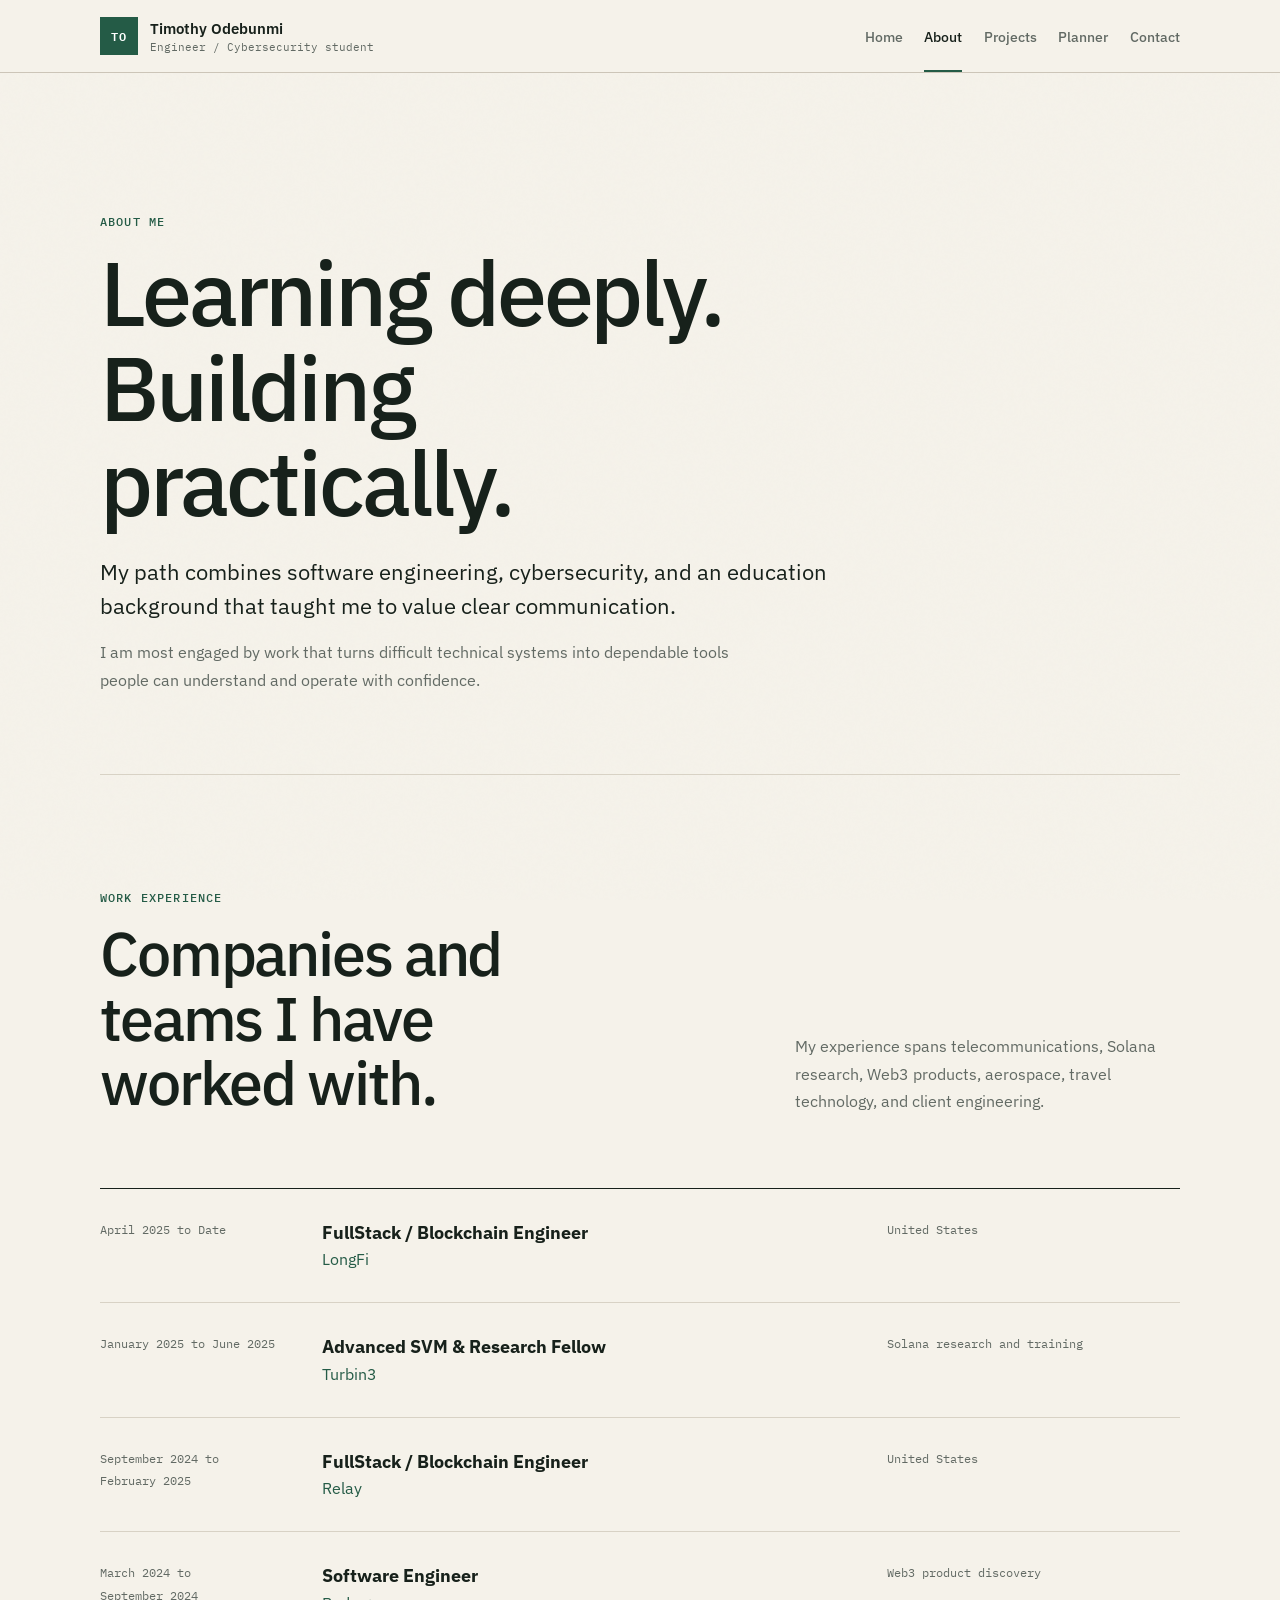
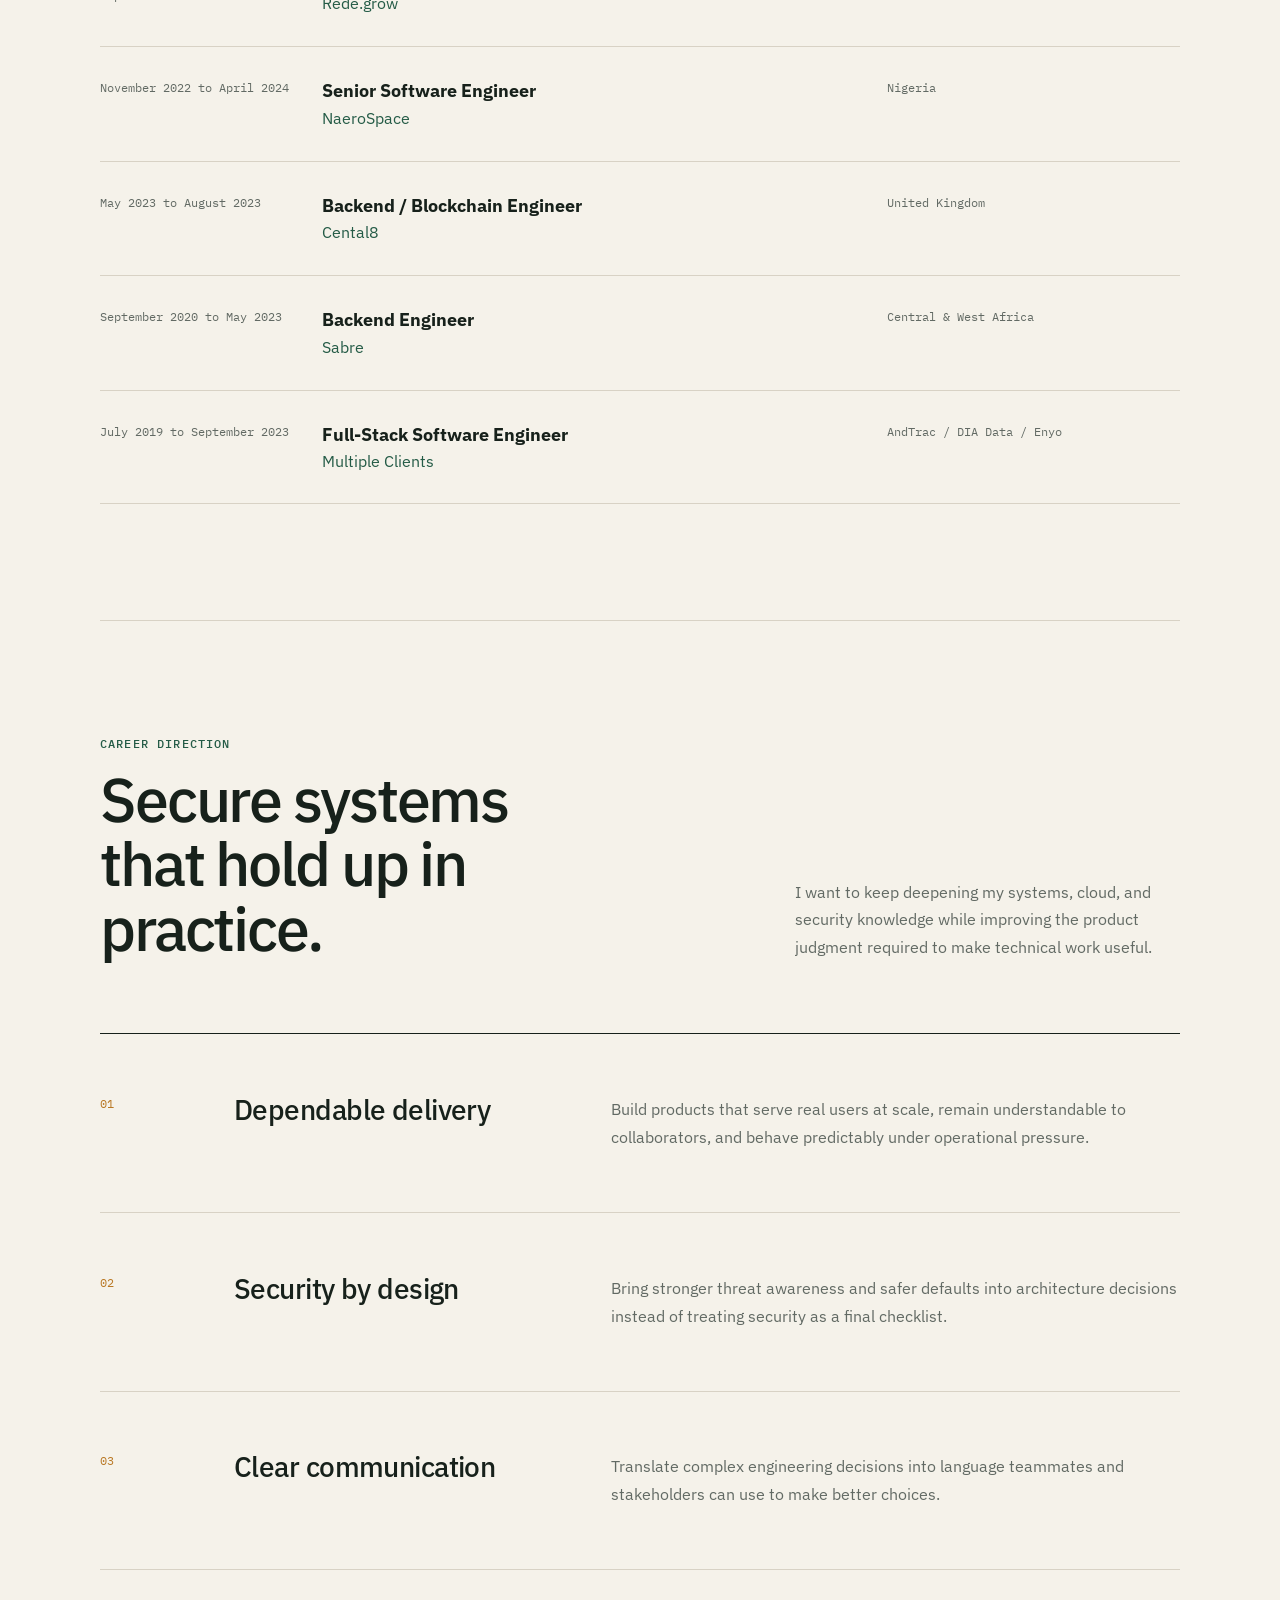
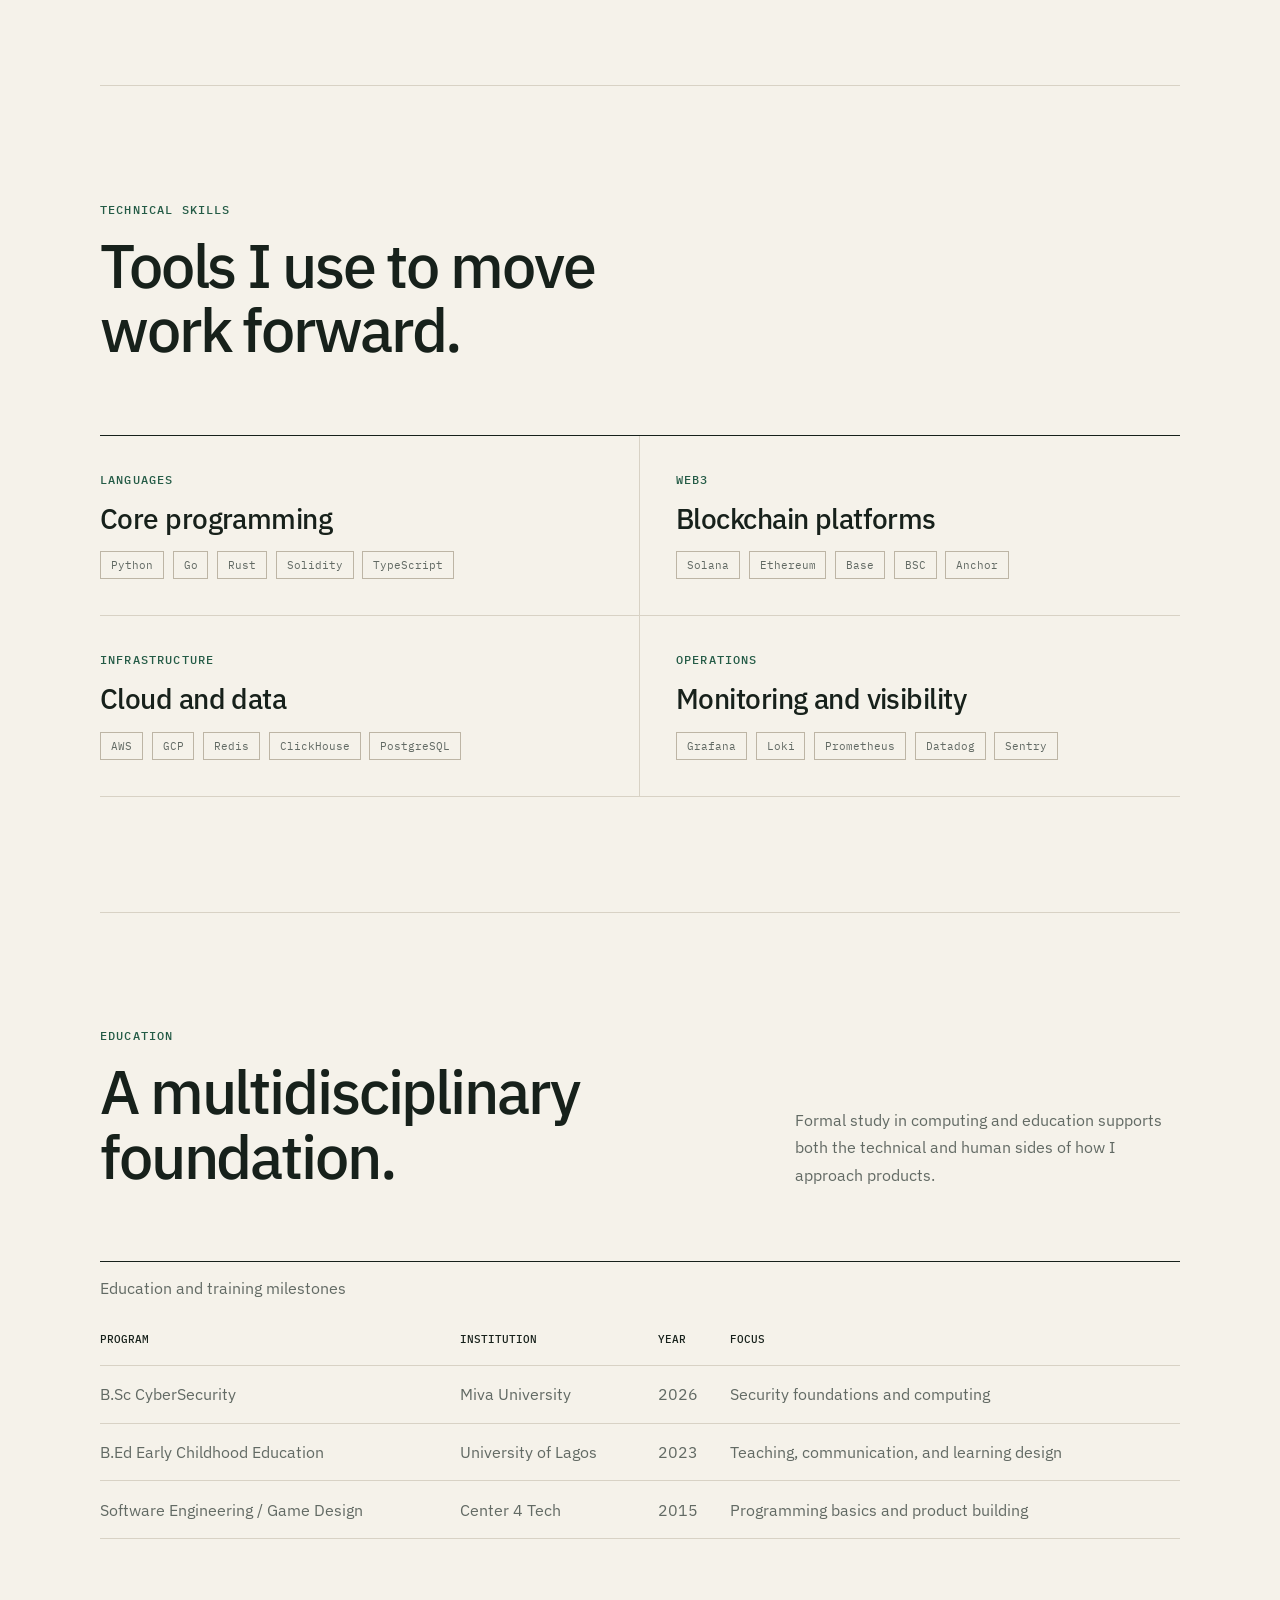
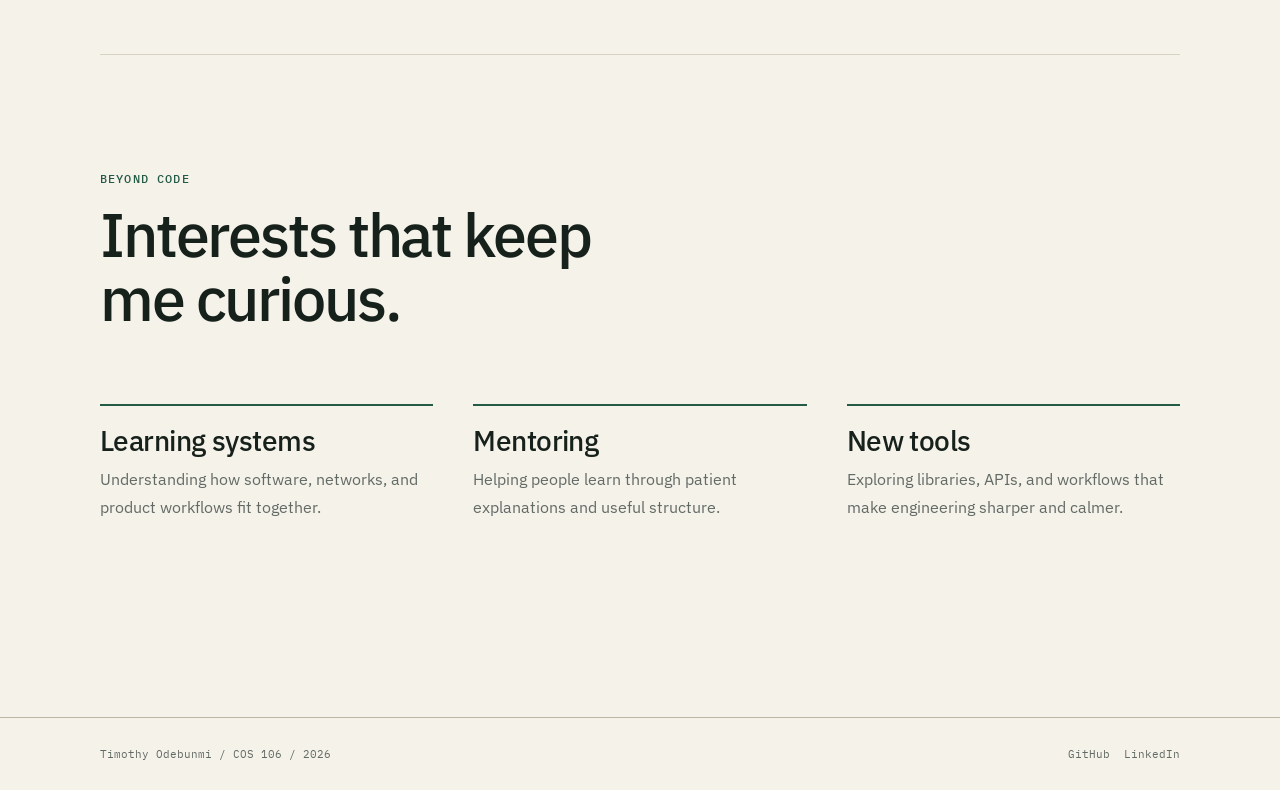
==== commit 0612d28a: "Add complete resume work history" ====
--- a/about.html
+++ b/about.html
@@ -4,7 +4,7 @@
     <meta charset="utf-8">
     <meta name="viewport" content="width=device-width, initial-scale=1">
     <meta name="theme-color" content="#f5f2ea">
-    <meta name="description" content="Education, career direction, skills, and interests of Timothy Odebunmi.">
+    <meta name="description" content="Work experience, education, career direction, skills, and interests of Timothy Odebunmi.">
     <title>Timothy Odebunmi | About</title>
     <link rel="icon" href="assets/images/favicon.svg" type="image/svg+xml">
     <link rel="preconnect" href="https://fonts.googleapis.com">
@@ -34,13 +34,50 @@
 
       <section class="section container reveal">
         <div class="section-heading">
-          <div><p class="section-label">Education</p><h2>A multidisciplinary foundation.</h2></div>
-          <p>Formal study in computing and education supports both the technical and human sides of how I approach products.</p>
+          <div><p class="section-label">Work experience</p><h2>Companies and teams I have worked with.</h2></div>
+          <p>My experience spans telecommunications, Solana research, Web3 products, aerospace, travel technology, and client engineering.</p>
         </div>
-        <ol class="timeline">
-          <li><time datetime="2026">2026</time><div><strong>B.Sc CyberSecurity</strong><p>Miva University</p></div><span class="timeline-meta">Security foundations / Computing</span></li>
-          <li><time datetime="2023">2023</time><div><strong>B.Ed Early Childhood Education</strong><p>University of Lagos</p></div><span class="timeline-meta">Teaching / Communication / Learning design</span></li>
-          <li><time datetime="2015">2015</time><div><strong>Software Engineering and Game Design</strong><p>Center 4 Tech</p></div><span class="timeline-meta">Programming / Product building</span></li>
+        <ol class="experience-list">
+          <li>
+            <div class="experience-date"><time datetime="2025-04">April 2025</time><span>to Date</span></div>
+            <div><strong>FullStack / Blockchain Engineer</strong><a href="https://www.longfisolutions.com" target="_blank" rel="noreferrer noopener">LongFi</a></div>
+            <span class="experience-location">United States</span>
+          </li>
+          <li>
+            <div class="experience-date"><time datetime="2025-01">January 2025</time><span>to</span><time datetime="2025-06">June 2025</time></div>
+            <div><strong>Advanced SVM &amp; Research Fellow</strong><a href="https://turbin3.org/" target="_blank" rel="noreferrer noopener">Turbin3</a></div>
+            <span class="experience-location">Solana research and training</span>
+          </li>
+          <li>
+            <div class="experience-date"><time datetime="2024-09">September 2024</time><span>to</span><time datetime="2025-02">February 2025</time></div>
+            <div><strong>FullStack / Blockchain Engineer</strong><a href="https://www.relaywireless.com" target="_blank" rel="noreferrer noopener">Relay</a></div>
+            <span class="experience-location">United States</span>
+          </li>
+          <li>
+            <div class="experience-date"><time datetime="2024-03">March 2024</time><span>to</span><time datetime="2024-09">September 2024</time></div>
+            <div><strong>Software Engineer</strong><a href="https://myrede.xyz" target="_blank" rel="noreferrer noopener">Rede.grow</a></div>
+            <span class="experience-location">Web3 product discovery</span>
+          </li>
+          <li>
+            <div class="experience-date"><time datetime="2022-11">November 2022</time><span>to</span><time datetime="2024-04">April 2024</time></div>
+            <div><strong>Senior Software Engineer</strong><a href="https://flynaerospace.com" target="_blank" rel="noreferrer noopener">NaeroSpace</a></div>
+            <span class="experience-location">Nigeria</span>
+          </li>
+          <li>
+            <div class="experience-date"><time datetime="2023-05">May 2023</time><span>to</span><time datetime="2023-08">August 2023</time></div>
+            <div><strong>Backend / Blockchain Engineer</strong><a href="https://cental8.io" target="_blank" rel="noreferrer noopener">Cental8</a></div>
+            <span class="experience-location">United Kingdom</span>
+          </li>
+          <li>
+            <div class="experience-date"><time datetime="2020-09">September 2020</time><span>to</span><time datetime="2023-05">May 2023</time></div>
+            <div><strong>Backend Engineer</strong><a href="https://sabrecwa.com" target="_blank" rel="noreferrer noopener">Sabre</a></div>
+            <span class="experience-location">Central &amp; West Africa</span>
+          </li>
+          <li>
+            <div class="experience-date"><time datetime="2019-07">July 2019</time><span>to</span><time datetime="2023-09">September 2023</time></div>
+            <div><strong>Full-Stack Software Engineer</strong><span class="experience-company">Multiple Clients</span></div>
+            <span class="experience-location">AndTrac / DIA Data / Enyo</span>
+          </li>
         </ol>
       </section>
 
@@ -67,7 +104,10 @@
       </section>
 
       <section class="section container reveal">
-        <div class="section-heading"><div><p class="section-label">Education table</p><h2>Formal learning at a glance.</h2></div></div>
+        <div class="section-heading">
+          <div><p class="section-label">Education</p><h2>A multidisciplinary foundation.</h2></div>
+          <p>Formal study in computing and education supports both the technical and human sides of how I approach products.</p>
+        </div>
         <div class="table-wrap">
           <table>
             <caption>Education and training milestones</caption>
--- a/assets/css/styles.css
+++ b/assets/css/styles.css
@@ -475,32 +475,56 @@
   font-size: clamp(3rem, 7vw, 6rem);
 }
 
-.timeline {
+.experience-list {
   list-style: none;
   margin: 0;
   padding: 0;
   border-top: 1px solid var(--ink);
 }
 
-.timeline li {
-  display: grid;
-  grid-template-columns: 120px minmax(0, 1fr) minmax(220px, 0.65fr);
+.experience-list li {
+  display: grid;
+  grid-template-columns: 190px minmax(0, 1fr) minmax(190px, 0.55fr);
   gap: 2rem;
+  align-items: start;
   padding-block: 2rem;
   border-bottom: 1px solid var(--line);
 }
 
-.timeline time,
-.timeline .timeline-meta {
+.experience-date,
+.experience-location {
   color: var(--muted);
   font-family: var(--font-mono);
   font-size: 0.72rem;
-}
-
-.timeline strong {
+  line-height: 1.6;
+}
+
+.experience-date {
+  display: flex;
+  flex-wrap: wrap;
+  gap: 0.25rem 0.45rem;
+}
+
+.experience-list strong {
   display: block;
   margin-bottom: 0.35rem;
   font-size: 1.12rem;
+}
+
+.experience-list a,
+.experience-company {
+  display: inline-flex;
+  width: fit-content;
+  color: var(--forest);
+}
+
+.experience-list a {
+  border-bottom: 1px solid transparent;
+}
+
+.experience-list a:hover,
+.experience-list a:focus-visible {
+  border-bottom-color: currentColor;
 }
 
 .skill-groups {
@@ -1137,7 +1161,7 @@
     grid-column: 2;
   }
 
-  .timeline li {
+  .experience-list li {
     grid-template-columns: 1fr;
     gap: 0.6rem;
   }
